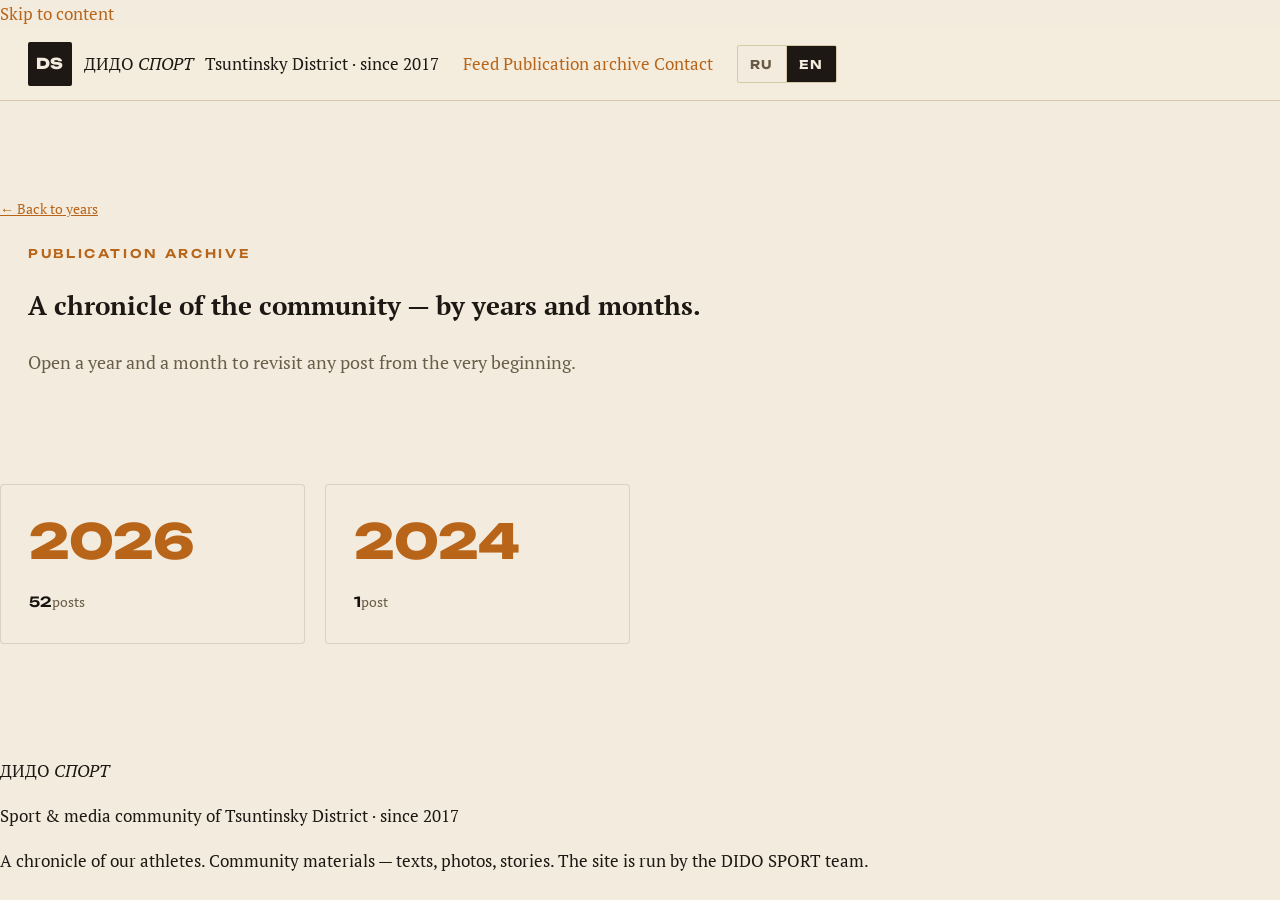
==== archive.html @ 18852779 "feat: archive page (year/month grouping), refactor post modal into shared file - archive.html + arch" ====
<!DOCTYPE html>
<html lang="ru">
<head>
<meta charset="UTF-8">
<meta name="viewport" content="width=device-width, initial-scale=1, viewport-fit=cover">
<meta name="theme-color" content="#161210">
<meta name="yandex-verification" content="3475c1c5858cd41a">
<meta name="google-site-verification" content="google871089d7b8849f46">
<meta name="description" content="Архив публикаций спортивного сообщества ДИДО СПОРТ — по годам и месяцам с 2017 года." data-i18n-attr="description">
<link rel="canonical" href="https://www.didosport05.ru/archive.html">
<link rel="alternate" hreflang="ru" href="https://www.didosport05.ru/archive.html">
<link rel="alternate" hreflang="en" href="https://www.didosport05.ru/archive.html">
<link rel="alternate" hreflang="x-default" href="https://www.didosport05.ru/archive.html">
<title>Архив публикаций · ДИДО СПОРТ</title>
<link rel="preconnect" href="https://fonts.googleapis.com">
<link rel="preconnect" href="https://fonts.gstatic.com" crossorigin>
<link rel="stylesheet" href="https://fonts.googleapis.com/css2?family=Unbounded:wght@400;600;800&family=PT+Serif:ital,wght@0,400;0,700;1,400&display=swap">
<link rel="stylesheet" href="styles.css">
<style>
  /* Archive-specific styles */
  .archive-page { padding: 96px 0 96px; min-height: 60vh; }
  .archive-crumbs {
    display: flex; gap: 8px; align-items: center;
    margin-bottom: 24px; font-size: 14px;
    color: var(--color-ink-soft, #6a5e4a);
  }
  .archive-crumbs button {
    background: none; border: 0; padding: 0;
    color: var(--color-amber, #b8651a); cursor: pointer;
    text-decoration: underline;
    font: inherit;
  }
  .archive-crumbs .crumb-sep { color: var(--color-ink-soft, #6a5e4a); opacity: 0.5; }

  .archive-grid {
    display: grid;
    grid-template-columns: repeat(auto-fill, minmax(280px, 1fr));
    gap: 20px;
    margin-top: 32px;
  }
  .archive-tile {
    display: flex; flex-direction: column;
    justify-content: space-between;
    padding: 32px 28px;
    background: var(--color-bg, #f3ecde);
    border: 1px solid rgba(22, 18, 16, 0.12);
    border-radius: 4px;
    text-decoration: none;
    color: inherit;
    cursor: pointer;
    transition: transform 160ms ease, border-color 160ms ease, box-shadow 160ms ease;
    min-height: 160px;
  }
  .archive-tile:hover {
    transform: translateY(-2px);
    border-color: var(--color-amber, #b8651a);
    box-shadow: 0 6px 24px rgba(22, 18, 16, 0.08);
  }
  .archive-tile .tile-year {
    font-family: 'Unbounded', system-ui, sans-serif;
    font-size: 48px; line-height: 1;
    font-weight: 800;
    color: var(--color-amber, #b8651a);
    letter-spacing: -0.02em;
  }
  .archive-tile .tile-meta {
    display: flex; justify-content: space-between; align-items: baseline;
    margin-top: 16px;
    font-size: 14px;
    color: var(--color-ink-soft, #6a5e4a);
  }
  .archive-tile .tile-meta strong {
    color: var(--color-ink, #161210);
    font-family: 'Unbounded', sans-serif;
    font-weight: 600;
  }

  /* Smaller month tiles */
  .archive-grid--months .archive-tile { min-height: 110px; padding: 20px 24px; }
  .archive-grid--months .tile-year { font-size: 32px; }
  .archive-grid--months .tile-sub {
    font-size: 13px;
    color: var(--color-ink-soft, #6a5e4a);
    margin-top: 4px;
  }

  /* Posts grid inside archive */
  .archive-posts {
    display: grid;
    grid-template-columns: repeat(auto-fill, minmax(280px, 1fr));
    gap: 24px;
    margin-top: 32px;
  }
  .archive-post {
    cursor: pointer;
    border: 1px solid rgba(22, 18, 16, 0.1);
    border-radius: 4px;
    overflow: hidden;
    background: var(--color-bg, #f3ecde);
    transition: transform 160ms ease, box-shadow 160ms ease;
  }
  .archive-post:hover {
    transform: translateY(-2px);
    box-shadow: 0 8px 28px rgba(22, 18, 16, 0.1);
  }
  .archive-post .post-image {
    aspect-ratio: 4/5;
    overflow: hidden;
    background: rgba(22, 18, 16, 0.06);
  }
  .archive-post .post-image img {
    width: 100%; height: 100%;
    object-fit: cover; display: block;
  }
  .archive-post .post-body {
    padding: 16px 20px 20px;
  }
  .archive-post .post-date {
    font-size: 12px;
    color: var(--color-ink-soft, #6a5e4a);
    font-family: 'Unbounded', sans-serif;
    text-transform: uppercase;
    letter-spacing: 0.05em;
    margin-bottom: 6px;
  }
  .archive-post .post-tag {
    display: inline-block;
    font-size: 11px;
    color: var(--color-amber, #b8651a);
    font-weight: 600;
    text-transform: uppercase;
    letter-spacing: 0.05em;
    margin-bottom: 8px;
  }
  .archive-post .post-caption {
    font-family: 'PT Serif', serif;
    font-size: 15px;
    line-height: 1.5;
    color: var(--color-ink, #161210);
    margin: 0;
    display: -webkit-box;
    -webkit-line-clamp: 3;
    -webkit-box-orient: vertical;
    overflow: hidden;
  }

  .archive-empty {
    text-align: center;
    padding: 64px 24px;
    color: var(--color-ink-soft, #6a5e4a);
    font-style: italic;
  }

  .archive-summary {
    font-family: 'PT Serif', serif;
    font-size: 18px;
    color: var(--color-ink-soft, #6a5e4a);
    margin-top: 16px;
    max-width: 720px;
  }
</style>
</head>
<body class="page-archive">

<a class="skip-link" href="#main" data-i18n="skip">К содержимому</a>

<header class="topbar">
  <div class="topbar__inner">
    <a class="brand" href="index.html" aria-label="ДИДО СПОРТ">
      <span class="brand__mark">DS</span>
      <span class="brand__name">ДИДО <em>СПОРТ</em></span>
      <span class="brand__sub" data-i18n="brand_sub">Цунтинский район · с 2017</span>
    </a>
    <nav class="topnav" aria-label="Главное меню">
      <a class="topnav__link" href="index.html#feed" data-i18n="nav_feed">Лента</a>
      <a class="topnav__link" href="archive.html" data-i18n="archive_kicker">Архив</a>
      <a class="topnav__link" href="index.html#contact" data-i18n="nav_contact">Связаться</a>
    </nav>
    <div class="lang-switch" role="group" aria-label="Язык">
      <button class="lang-btn is-active" type="button" data-lang="ru" aria-pressed="true">RU</button>
      <button class="lang-btn" type="button" data-lang="en" aria-pressed="false">EN</button>
    </div>
  </div>
</header>

<main id="main" class="archive-page">
  <div class="container">

    <div class="archive-crumbs" id="archiveCrumbs" hidden>
      <button type="button" id="crumbYears" data-i18n="archive_back_years">← К годам</button>
      <span class="crumb-sep" id="crumbYearSep" hidden>·</span>
      <button type="button" id="crumbMonths" hidden></button>
    </div>

    <header class="section-head">
      <p class="kicker" data-i18n="archive_kicker">Архив публикаций</p>
      <h2 class="display-h2" data-i18n="archive_h2">Летопись сообщества — по годам и месяцам.</h2>
      <p class="archive-summary" data-i18n="archive_sub">Откройте нужный год и месяц, чтобы перечитать любую публикацию с самого начала.</p>
    </header>

    <!-- View: years -->
    <section id="view-years" class="view">
      <div class="archive-grid" id="yearsGrid"></div>
    </section>

    <!-- View: months -->
    <section id="view-months" class="view" hidden>
      <div class="archive-grid archive-grid--months" id="monthsGrid"></div>
    </section>

    <!-- View: posts -->
    <section id="view-posts" class="view" hidden>
      <div class="archive-posts" id="postsGrid"></div>
      <p class="archive-empty" id="postsEmpty" hidden data-i18n="archive_empty">В этом месяце пока нет публикаций.</p>
    </section>

  </div>
</main>

<footer class="site-footer">
  <div class="container site-footer__inner">
    <div>
      <p class="footer-brand">ДИДО <em>СПОРТ</em></p>
      <p class="footer-sub" data-i18n="footer_sub">Спортивно-информационное сообщество Цунтинского района · с 2017</p>
    </div>
    <p class="footer-copy" data-i18n="footer_copy">Летопись наших атлетов. Материалы сообщества — тексты, фото, истории. Сайт ведётся командой ДИДО СПОРТ.</p>
  </div>
</footer>

<script src="i18n.js"></script>
<script src="post-modal.js"></script>
<script src="archive.js"></script>
</body>
</html>
---- styles.css ----
/* =========================================
   ДИДО СПОРТ — editorial + warm tactility
   Direction: editorial warm; accent hue 28° (amber/ochre);
   type: Unbounded (display) + PT Serif (body)
   ========================================= */

:root {
  --bg: #f3ecde;
  --surface: #ece2cd;
  --fg: #1d1814;
  --muted: #6b5b46;
  --border: #d6c8a8;
  --accent: #b8651a;
  --accent-deep: #8a4810;
  --accent-on: #fff7e8;
  --invert-bg: #161210;
  --invert-fg: #f3ecde;
  --invert-muted: #b7a98e;

  --font-display: 'Unbounded', 'PT Serif', Georgia, serif;
  --font-body: 'PT Serif', Georgia, 'Times New Roman', serif;

  --radius: 2px;
  --space-section: 96px;
}

* { box-sizing: border-box; }
html, body { margin: 0; padding: 0; }
html { -webkit-text-size-adjust: 100%; }
body {
  font-family: var(--font-body);
  font-size: 17px;
  line-height: 1.65;
  color: var(--fg);
  background: var(--bg);
  -webkit-font-smoothing: antialiased;
  text-rendering: optimizeLegibility;
}
img { display: block; max-width: 100%; height: auto; }
a { color: var(--accent); text-decoration: none; transition: color .2s ease; }
a:hover { color: var(--accent-deep); }
button { font-family: inherit; }

.skip {
  position: absolute; left: -9999px; top: 0;
  background: var(--accent); color: var(--accent-on);
  padding: 12px 18px; z-index: 100;
}
.skip:focus { left: 16px; top: 16px; }

/* =========== TOPBAR =========== */
.topbar {
  position: sticky; top: 0; z-index: 30;
  background: rgba(243,236,222,0.92);
  backdrop-filter: saturate(140%) blur(8px);
  border-bottom: 1px solid var(--border);
}
.topbar__inner {
  max-width: 1280px; margin: 0 auto;
  padding: 14px 28px;
  display: flex; align-items: center; gap: 24px;
}
.brand {
  display: inline-flex; align-items: center; gap: 12px;
  color: var(--fg); text-decoration: none;
  flex-shrink: 0;
}
.brand__mark {
  width: 44px; height: 44px;
  display: inline-flex; align-items: center; justify-content: center;
  font-family: var(--font-display);
  font-weight: 800; font-size: 15px; letter-spacing: 0.04em;
  background: var(--fg); color: var(--bg);
  border-radius: var(--radius);
}
.brand__words { display: flex; flex-direction: column; line-height: 1.1; }
.brand__line1 {
  font-family: var(--font-display);
  font-weight: 800; font-size: 14px; letter-spacing: 0.16em;
}
.brand__line2 {
  font-size: 11px; letter-spacing: 0.08em;
  color: var(--muted); text-transform: uppercase;
}
.nav {
  display: flex; gap: 22px; margin-left: auto;
  font-family: var(--font-display); font-weight: 500;
  font-size: 13px; letter-spacing: 0.06em; text-transform: uppercase;
}
.nav a { color: var(--fg); }
.nav a:hover { color: var(--accent); }

.lang-switch {
  display: inline-flex;
  border: 1px solid var(--border);
  border-radius: var(--radius);
  overflow: hidden;
  background: var(--bg);
  flex-shrink: 0;
}
.lang-btn {
  appearance: none;
  background: transparent;
  border: 0;
  padding: 9px 12px;
  font-family: var(--font-display);
  font-weight: 700;
  font-size: 12px;
  letter-spacing: 0.12em;
  color: var(--muted);
  cursor: pointer;
  transition: background .15s ease, color .15s ease;
  min-width: 44px;
  min-height: 36px;
}
.lang-btn + .lang-btn { border-left: 1px solid var(--border); }
.lang-btn:hover { color: var(--fg); }
.lang-btn.is-active { background: var(--fg); color: var(--bg); }

.cta {
  display: inline-flex; align-items: center; gap: 8px;
  padding: 11px 16px;
  background: var(--accent); color: var(--accent-on);
  font-family: var(--font-display);
  font-weight: 600; font-size: 13px; letter-spacing: 0.06em;
  text-transform: uppercase; border-radius: var(--radius);
  border: 1px solid var(--accent);
  transition: background .2s ease, transform .2s ease;
  flex-shrink: 0;
}
.cta:hover { background: var(--accent-deep); color: var(--accent-on); transform: translateY(-1px); }

/* =========== HERO =========== */
.hero {
  position: relative;
  min-height: 92vh;
  display: grid;
  grid-template-rows: 1fr auto;
  overflow: hidden;
  background: var(--invert-bg);
  color: var(--invert-fg);
  border-bottom: 1px solid var(--invert-bg);
}
.hero__media { position: absolute; inset: 0; z-index: 0; }
.hero__media img {
  width: 100%; height: 100%;
  object-fit: cover; object-position: center 30%;
  filter: contrast(1.05) saturate(0.95);
}
.hero__veil {
  position: absolute; inset: 0;
  background:
    linear-gradient(180deg, rgba(22,18,16,0.45) 0%, rgba(22,18,16,0.85) 80%, rgba(22,18,16,1) 100%),
    linear-gradient(90deg, rgba(22,18,16,0.55) 0%, rgba(22,18,16,0.05) 60%);
}
.hero__copy {
  position: relative; z-index: 2;
  align-self: end;
  max-width: 1280px;
  width: 100%;
  margin: 0 auto;
  padding: 96px 28px 48px;
}
.kicker {
  font-family: var(--font-display);
  font-weight: 600; font-size: 12px;
  letter-spacing: 0.22em; text-transform: uppercase;
  color: var(--accent);
  margin: 0 0 18px;
}
.kicker--invert { color: #e6a85a; }
.display {
  font-family: var(--font-display);
  font-weight: 800;
  font-size: clamp(48px, 9vw, 140px);
  line-height: 0.9;
  letter-spacing: -0.025em;
  margin: 0 0 24px;
  text-transform: uppercase;
}
.display em { font-style: normal; color: #e6a85a; }
.display .dot { color: var(--accent); }
.lede {
  max-width: 620px;
  font-size: clamp(17px, 1.4vw, 19px);
  line-height: 1.6;
  color: rgba(243,236,222,0.85);
  margin: 0 0 32px;
}
.lede--invert { color: rgba(243,236,222,0.78); }
.hero__cta { display: flex; flex-wrap: wrap; gap: 14px; margin-bottom: 48px; }

.btn {
  display: inline-flex; align-items: center; justify-content: center;
  padding: 14px 22px;
  font-family: var(--font-display);
  font-weight: 600; font-size: 13px;
  letter-spacing: 0.08em; text-transform: uppercase;
  border-radius: var(--radius);
  border: 1px solid currentColor;
  transition: background .2s ease, color .2s ease, transform .2s ease;
}
.btn--primary { background: var(--accent); color: var(--accent-on); border-color: var(--accent); }
.btn--primary:hover { background: var(--accent-deep); color: var(--accent-on); transform: translateY(-1px); }
.btn--ghost { color: var(--invert-fg); border-color: rgba(243,236,222,0.6); }
.btn--ghost:hover { background: rgba(243,236,222,0.1); color: var(--invert-fg); }

.hero__stats {
  display: grid;
  grid-template-columns: repeat(4, minmax(0,1fr));
  gap: 24px;
  margin: 0;
  padding-top: 28px;
  border-top: 1px solid rgba(243,236,222,0.18);
}
.hero__stats > div { display: flex; flex-direction: column; }
.hero__stats dt {
  font-family: var(--font-display);
  font-weight: 800;
  font-size: clamp(22px, 2.4vw, 32px);
  color: #e6a85a;
  letter-spacing: -0.01em;
}
.hero__stats dd {
  margin: 0;
  font-size: 13px;
  color: rgba(243,236,222,0.7);
  letter-spacing: 0.02em;
}

.hero__ticker {
  position: relative; z-index: 2;
  background: var(--accent);
  color: var(--accent-on);
  border-top: 1px solid var(--accent-deep);
  overflow: hidden;
}
.ticker__track {
  display: flex; gap: 28px;
  white-space: nowrap;
  padding: 12px 0;
  font-family: var(--font-display);
  font-weight: 700;
  font-size: 13px;
  letter-spacing: 0.18em;
  text-transform: uppercase;
  animation: ticker 28s linear infinite;
}
.ticker__btn,
.ticker__track span:not(.ticker__sep) {
  appearance: none;
  background: transparent;
  border: 0;
  padding: 4px 0;
  font: inherit;
  color: inherit;
  letter-spacing: inherit;
  text-transform: inherit;
  cursor: pointer;
  transition: color .2s ease;
}
.ticker__btn:hover,
.ticker__btn:focus-visible {
  color: var(--accent);
  outline: none;
}
.ticker__sep { opacity: 0.6; }
@keyframes ticker {
  from { transform: translateX(0); }
  to   { transform: translateX(-50%); }
}

/* =========== SECTION HEADS =========== */
.section-head {
  max-width: 1280px;
  margin: 0 auto;
  padding: 0 28px 56px;
}
.section-head__sub {
  max-width: 640px;
  font-size: 17px;
  color: var(--muted);
  margin: 16px 0 0;
}
.h2 {
  font-family: var(--font-display);
  font-weight: 800;
  font-size: clamp(32px, 4.8vw, 64px);
  line-height: 1.02;
  letter-spacing: -0.02em;
  margin: 0;
  text-transform: uppercase;
}
.h2--invert { color: var(--invert-fg); }

/* =========== ABOUT =========== */
.about {
  padding: var(--space-section) 0;
  background: var(--bg);
}
.about--compact {
  padding: 48px 0;
  border-top: 1px solid var(--border);
  background: var(--surface);
}
.about__inner {
  max-width: 1280px;
  margin: 0 auto;
  padding: 0 28px;
  display: grid;
  grid-template-columns: 220px 1fr;
  gap: 48px;
  align-items: center;
}
.about--compact .about__num { position: static; font-size: clamp(80px, 10vw, 140px); }
.about__lead { margin: 0; font-size: 18px; line-height: 1.55; max-width: 880px; color: var(--fg); }
.about__lead strong { color: var(--fg); font-weight: 700; }
@media (max-width: 720px) {
  .about__inner { grid-template-columns: 1fr; gap: 16px; }
  .about--compact .about__num { font-size: 72px; }
}

/* =========== ATHLETES =========== */
.cards {
  list-style: none; padding: 0; margin: 0 auto;
  max-width: 1280px;
  padding: 0 28px;
  display: grid;
  grid-template-columns: repeat(3, 1fr);
  gap: 32px;
}
.card {
  display: flex; flex-direction: column;
  background: var(--bg);
  border: 1px solid var(--border);
  border-radius: var(--radius);
  overflow: hidden;
  transition: transform .25s ease, border-color .25s ease;
}
.card:hover { transform: translateY(-3px); border-color: var(--accent); }
.card__media {
  aspect-ratio: 4/3;
  background: var(--invert-bg);
  overflow: hidden;
}
.card__media img {
  width: 100%; height: 100%;
  object-fit: cover;
  transition: transform .6s ease;
}
.card:hover .card__media img { transform: scale(1.04); }
.card__body { padding: 22px 22px 26px; }
.card__tag {
  font-family: var(--font-display);
  font-size: 11px; font-weight: 600;
  letter-spacing: 0.12em; text-transform: uppercase;
  color: var(--accent);
  margin: 0 0 10px;
}
.card__body h3 {
  font-family: var(--font-display);
  font-weight: 700;
  font-size: 19px;
  line-height: 1.2;
  margin: 0 0 10px;
}
.card__body p { margin: 0; font-size: 14.5px; color: var(--muted); line-height: 1.55; }

/* =========== INSTAGRAM FEED =========== */
.feed {
  padding: var(--space-section) 0;
  background: var(--bg);
  border-top: 1px solid var(--border);
}
.ig-loader {
  max-width: 1280px;
  margin: 0 auto;
  padding: 32px 28px;
  display: flex; gap: 10px; align-items: center;
  color: var(--muted);
}
.ig-loader p { margin: 0 0 0 12px; font-size: 14px; }
.ig-loader[hidden] { display: none; }
.ig-loader__dot {
  width: 8px; height: 8px; border-radius: 50%;
  background: var(--accent);
  animation: igPulse 1.2s infinite ease-in-out;
}
.ig-loader__dot:nth-child(2) { animation-delay: .15s; }
.ig-loader__dot:nth-child(3) { animation-delay: .3s; }
@keyframes igPulse {
  0%, 80%, 100% { opacity: .25; transform: scale(0.8); }
  40%           { opacity: 1;   transform: scale(1.1); }
}
.ig-grid {
  max-width: 1280px;
  margin: 0 auto;
  padding: 0 28px;
  display: grid;
  grid-template-columns: repeat(3, 1fr);
  gap: 24px;
}
.ig-card {
  display: flex; flex-direction: column;
  background: var(--bg);
  border: 1px solid var(--border);
  border-radius: var(--radius);
  overflow: hidden;
  text-decoration: none;
  color: inherit;
  transition: transform .25s ease, border-color .25s ease;
  /* <button> reset — cards stay link-styled, no native button chrome. */
  appearance: none;
  font: inherit;
  text-align: left;
  width: 100%;
  padding: 0;
  cursor: pointer;
  -webkit-tap-highlight-color: transparent;
}
.ig-card:focus-visible {
  outline: 2px solid var(--accent);
  outline-offset: 3px;
}
.ig-card:hover { transform: translateY(-3px); border-color: var(--accent); }
.ig-card__media {
  position: relative;
  aspect-ratio: 4/3;
  background: var(--invert-bg);
  overflow: hidden;
}
.ig-card__media img {
  width: 100%; height: 100%;
  object-fit: cover;
  transition: transform .6s ease;
}
.ig-card:hover .ig-card__media img { transform: scale(1.04); }
.ig-card__badge {
  position: absolute; top: 12px; left: 12px;
  background: rgba(0,0,0,0.6); color: #fff7e8;
  font-family: var(--font-display);
  font-size: 10px; letter-spacing: 0.14em;
  padding: 5px 10px;
  border-radius: 999px;
  text-transform: uppercase;
}
.ig-card__placeholder {
  width: 100%; height: 100%;
  display: flex; align-items: center; justify-content: center;
  color: var(--invert-fg);
  font-family: var(--font-display); letter-spacing: 0.14em;
  text-transform: uppercase; font-size: 12px;
}
.ig-card__body { padding: 18px 20px 22px; display: flex; flex-direction: column; gap: 8px; }
.ig-card__tag {
  margin: 0;
  font-family: var(--font-display);
  font-weight: 600;
  font-size: 11px;
  letter-spacing: 0.12em;
  text-transform: uppercase;
  color: var(--accent);
}
.ig-card__date {
  margin: 0;
  font-size: 12px;
  color: var(--muted);
}
.ig-card__caption {
  margin: 0;
  font-size: 14.5px;
  line-height: 1.5;
  color: var(--fg);
  display: -webkit-box;
  -webkit-line-clamp: 4;
  -webkit-box-orient: vertical;
  overflow: hidden;
}
.ig-card__open {
  margin-top: 6px;
  font-family: var(--font-display);
  font-weight: 600;
  font-size: 12px;
  letter-spacing: 0.1em;
  color: var(--accent);
}
.ig-card__cat {
  position: absolute;
  bottom: 10px; left: 10px;
  background: rgba(255, 247, 232, 0.92);
  color: var(--invert-bg);
  font-family: var(--font-display);
  font-size: 10px;
  font-weight: 700;
  letter-spacing: 0.12em;
  padding: 5px 10px;
  border-radius: 999px;
  text-transform: uppercase;
  max-width: calc(100% - 20px);
  white-space: nowrap;
  overflow: hidden;
  text-overflow: ellipsis;
}
.ig-card__heart {
  position: absolute;
  top: 10px; right: 10px;
  width: 32px; height: 32px;
  display: inline-flex; align-items: center; justify-content: center;
  background: rgba(255, 247, 232, 0.95);
  color: var(--accent);
  font-size: 16px;
  border-radius: 999px;
  box-shadow: 0 4px 12px rgba(0,0,0,0.15);
  pointer-events: none;
  z-index: 2;
  animation: heartPop 0.4s cubic-bezier(.34,1.56,.64,1);
}
@keyframes heartPop {
  0% { transform: scale(0); }
  60% { transform: scale(1.25); }
  100% { transform: scale(1); }
}
.feed__cta {
  display: table;
  margin: 56px auto 0;
}

/* =========== FEED FILTERS =========== */
.feed__filters {
  max-width: 1280px; margin: 0 auto 24px;
  padding: 0 28px;
  display: flex; flex-wrap: wrap;
  gap: 8px;
}
.filter-pill {
  appearance: none;
  display: inline-flex; align-items: center; gap: 8px;
  background: var(--bg);
  border: 1px solid var(--border);
  border-radius: 999px;
  padding: 8px 14px;
  font-family: var(--font-display);
  font-size: 12px; font-weight: 600;
  letter-spacing: 0.1em;
  text-transform: uppercase;
  color: var(--muted);
  cursor: pointer;
  transition: color .2s ease, background .2s ease, border-color .2s ease;
}
.filter-pill:hover { color: var(--fg); border-color: var(--fg); }
.filter-pill.is-active {
  background: var(--fg);
  color: var(--bg);
  border-color: var(--fg);
}
.filter-pill__count {
  display: inline-flex; align-items: center; justify-content: center;
  min-width: 22px; height: 18px; padding: 0 6px;
  border-radius: 999px;
  background: rgba(184, 101, 26, 0.14);
  color: var(--accent);
  font-size: 11px; font-weight: 700;
}
.filter-pill.is-active .filter-pill__count {
  background: rgba(255, 247, 232, 0.2);
  color: var(--bg);
}

.ig-empty {
  max-width: 1280px; margin: 0 auto;
  padding: 32px 28px 48px;
  text-align: center;
  color: var(--muted);
}
.ig-empty p { margin: 0 0 6px; }
.ig-empty p:first-child {
  font-family: var(--font-display);
  font-size: 18px; font-weight: 700;
  color: var(--fg);
  letter-spacing: 0.04em;
}

/* =========== SECTIONS GRID =========== */
.sections {
  padding: var(--space-section) 0;
  background: var(--surface);
  border-top: 1px solid var(--border);
}

/* =========== LATEST (top 2) =========== */
.latest {
  padding: var(--space-section) 0;
  background: var(--bg);
  border-top: 1px solid var(--border);
}
.latest__grid {
  max-width: 1280px; margin: 0 auto;
  padding: 0 28px;
  display: grid;
  grid-template-columns: 1fr 1fr;
  gap: 24px;
}
.latest-card {
  appearance: none;
  display: flex; flex-direction: column;
  background: var(--bg);
  border: 1px solid var(--border);
  border-radius: var(--radius);
  overflow: hidden;
  text-align: left;
  font: inherit;
  color: inherit;
  padding: 0;
  cursor: pointer;
  transition: transform .25s ease, border-color .25s ease, box-shadow .25s ease;
  position: relative;
}
.latest-card:hover {
  transform: translateY(-3px);
  border-color: var(--accent);
  box-shadow: 0 12px 28px -16px rgba(29, 24, 20, 0.4);
}
.latest-card:focus-visible {
  outline: 2px solid var(--accent);
  outline-offset: 3px;
}
.latest-card__media {
  position: relative;
  aspect-ratio: 16 / 10;
  background: var(--invert-bg);
  overflow: hidden;
}
.latest-card__media img {
  width: 100%; height: 100%;
  object-fit: cover;
  transition: transform .6s ease;
}
.latest-card:hover .latest-card__media img { transform: scale(1.04); }
.latest-card__badge {
  position: absolute; top: 14px; left: 14px;
  background: var(--accent);
  color: var(--accent-on);
  font-family: var(--font-display);
  font-size: 10px; font-weight: 700;
  letter-spacing: 0.14em;
  text-transform: uppercase;
  padding: 6px 12px;
  border-radius: 999px;
  box-shadow: 0 4px 12px -4px rgba(0,0,0,0.3);
}
.latest-card__body {
  padding: 22px 24px 26px;
  display: flex; flex-direction: column;
  gap: 10px;
  flex: 1;
}
.latest-card__meta {
  display: flex; align-items: center;
  gap: 10px;
  flex-wrap: wrap;
}
.latest-card__cat {
  background: rgba(184, 101, 26, 0.12);
  color: var(--accent);
  font-family: var(--font-display);
  font-size: 11px; font-weight: 700;
  letter-spacing: 0.12em;
  text-transform: uppercase;
  padding: 5px 10px;
  border-radius: 999px;
}
.latest-card__date {
  font-family: var(--font-display);
  font-size: 11px; font-weight: 600;
  letter-spacing: 0.1em;
  text-transform: uppercase;
  color: var(--muted);
}
.latest-card__title {
  margin: 0;
  font-family: var(--font-display);
  font-size: 22px; font-weight: 700;
  line-height: 1.3;
  letter-spacing: 0.005em;
  color: var(--fg);
  display: -webkit-box;
  -webkit-line-clamp: 3;
  -webkit-box-orient: vertical;
  overflow: hidden;
  flex: 1;
}
.latest-card__open {
  margin-top: 8px;
  font-family: var(--font-display);
  font-weight: 600;
  font-size: 12px;
  letter-spacing: 0.1em;
  color: var(--accent);
}
.sections__grid {
  max-width: 1280px; margin: 0 auto;
  padding: 0 28px;
  display: grid;
  grid-template-columns: repeat(3, 1fr);
  gap: 24px;
}
.section-card {
  appearance: none;
  display: flex; flex-direction: column;
  background: var(--bg);
  border: 1px solid var(--border);
  border-radius: var(--radius);
  overflow: hidden;
  text-align: left;
  font: inherit;
  color: inherit;
  padding: 0;
  cursor: pointer;
  transition: transform .25s ease, border-color .25s ease, box-shadow .25s ease;
}
.section-card:hover {
  transform: translateY(-3px);
  border-color: var(--accent);
  box-shadow: 0 12px 28px -16px rgba(29, 24, 20, 0.4);
}
.section-card:focus-visible {
  outline: 2px solid var(--accent);
  outline-offset: 3px;
}
.section-card__media {
  position: relative;
  aspect-ratio: 16 / 9;
  background: var(--invert-bg);
  overflow: hidden;
}
.section-card__media img {
  width: 100%; height: 100%;
  object-fit: cover;
  transition: transform .6s ease;
}
.section-card:hover .section-card__media img { transform: scale(1.04); }
.section-card__placeholder {
  width: 100%; height: 100%;
  display: flex; align-items: center; justify-content: center;
  color: var(--invert-fg);
  font-family: var(--font-display);
  font-size: 36px; font-weight: 800;
  letter-spacing: 0.1em;
  text-transform: uppercase;
}
.section-card__body {
  padding: 20px 22px 22px;
  display: flex; flex-direction: column;
  gap: 8px;
  flex: 1;
}
.section-card__count {
  margin: 0;
  font-family: var(--font-display);
  font-size: 11px; font-weight: 700;
  letter-spacing: 0.14em;
  text-transform: uppercase;
  color: var(--accent);
}
.section-card__title {
  margin: 0;
  font-family: var(--font-display);
  font-size: 20px; font-weight: 700;
  letter-spacing: 0.01em;
  color: var(--fg);
}
.section-card__desc {
  margin: 0;
  font-size: 14px; line-height: 1.5;
  color: var(--muted);
  flex: 1;
}
.section-card__open {
  margin-top: 8px;
  font-family: var(--font-display);
  font-weight: 600;
  font-size: 12px;
  letter-spacing: 0.1em;
  color: var(--accent);
}

/* POST MODAL */
.post-modal {
  position: fixed;
  inset: 0;
  z-index: 100;
  display: flex;
  align-items: center;
  justify-content: center;
  padding: 24px;
  background: rgba(10, 8, 6, 0.86);
  backdrop-filter: blur(8px);
  -webkit-backdrop-filter: blur(8px);
  opacity: 0;
  visibility: hidden;
  transition: opacity .25s ease, visibility .25s ease;
}
.post-modal[aria-hidden="false"] {
  opacity: 1;
  visibility: visible;
}
body.post-modal-open { overflow: hidden; }

.post-modal__panel {
  position: relative;
  width: 100%;
  max-width: 920px;
  max-height: 92vh;
  background: var(--bg);
  border: 1px solid var(--border);
  border-radius: var(--radius-lg, 16px);
  display: grid;
  grid-template-rows: minmax(0, 1fr) auto;
  overflow: hidden;
  box-shadow: 0 30px 80px rgba(0, 0, 0, 0.6);
  transform: translateY(10px) scale(0.99);
  transition: transform .25s ease;
}
.post-modal[aria-hidden="false"] .post-modal__panel {
  transform: translateY(0) scale(1);
}

.post-modal__close {
  position: absolute;
  top: 12px; right: 12px;
  z-index: 5;
  width: 40px; height: 40px;
  display: flex; align-items: center; justify-content: center;
  background: rgba(20, 18, 14, 0.7);
  color: #fff7e8;
  border: 1px solid rgba(255, 247, 232, 0.18);
  border-radius: 999px;
  cursor: pointer;
  font-size: 22px;
  line-height: 1;
  transition: background .15s ease, transform .15s ease;
}
.post-modal__close:hover { background: rgba(40, 32, 22, 0.95); transform: rotate(90deg); }
.post-modal__close:focus-visible { outline: 2px solid var(--accent); outline-offset: 2px; }

.post-modal__viewer {
  position: relative;
  background: #0a0806;
  min-height: 200px;
  max-height: 65vh;
  overflow: hidden;
}
.post-modal__track {
  display: flex;
  width: 100%;
  height: 100%;
  overflow-x: auto;
  overflow-y: hidden;
  scroll-snap-type: x mandatory;
  scroll-behavior: smooth;
  scrollbar-width: none;
  -ms-overflow-style: none;
}
.post-modal__track::-webkit-scrollbar { display: none; }
.post-modal__slide {
  flex: 0 0 100%;
  width: 100%;
  height: 100%;
  scroll-snap-align: start;
  display: flex; align-items: center; justify-content: center;
  position: relative;
}
.post-modal__slide img {
  max-width: 100%;
  max-height: 65vh;
  object-fit: contain;
  display: block;
}
.post-modal__nav {
  position: absolute;
  top: 50%;
  transform: translateY(-50%);
  width: 44px; height: 44px;
  border-radius: 999px;
  background: rgba(20, 18, 14, 0.7);
  color: #fff7e8;
  border: 1px solid rgba(255, 247, 232, 0.18);
  font-size: 18px;
  line-height: 1;
  cursor: pointer;
  display: flex; align-items: center; justify-content: center;
  transition: background .15s ease;
}
.post-modal__nav:hover { background: rgba(40, 32, 22, 0.95); }
.post-modal__nav[hidden] { display: none; }
.post-modal__nav--prev { left: 12px; }
.post-modal__nav--next { right: 12px; }
.post-modal__counter {
  position: absolute;
  bottom: 14px; right: 14px;
  background: rgba(20, 18, 14, 0.7);
  color: #fff7e8;
  font-family: var(--font-display);
  font-size: 11px;
  letter-spacing: 0.12em;
  padding: 6px 12px;
  border-radius: 999px;
  pointer-events: none;
}
.post-modal__counter[hidden] { display: none; }

.post-modal__info {
  padding: 22px 28px 26px;
  border-top: 1px solid var(--border);
  max-height: 28vh;
  overflow-y: auto;
}
.post-modal__meta {
  display: flex; flex-wrap: wrap; gap: 10px;
  align-items: center;
  margin-bottom: 12px;
}
.post-modal__tag {
  font-family: var(--font-display);
  font-size: 11px;
  letter-spacing: 0.12em;
  text-transform: uppercase;
  color: var(--accent);
  font-weight: 600;
}
.post-modal__cat {
  font-family: var(--font-display);
  font-size: 11px;
  font-weight: 700;
  letter-spacing: 0.12em;
  text-transform: uppercase;
  background: rgba(184, 101, 26, 0.12);
  color: var(--accent);
  padding: 4px 10px;
  border-radius: 999px;
}
.post-modal__date {
  font-size: 12px;
  color: var(--muted);
}
.post-modal__stats {
  display: flex; gap: 16px;
  margin-left: auto;
  font-size: 13px;
  color: var(--muted);
}
.post-modal__stats span { display: inline-flex; align-items: center; gap: 6px; }
.post-modal__reactions {
  display: flex; flex-wrap: wrap; gap: 10px;
  margin-left: auto;
  align-items: center;
}
.reaction-btn {
  display: inline-flex; align-items: center; gap: 8px;
  font: inherit;
  font-size: 13px; font-weight: 600;
  padding: 8px 14px;
  border-radius: 999px;
  border: 1px solid var(--border);
  background: var(--surface);
  color: var(--fg);
  cursor: pointer;
  text-decoration: none;
  transition: transform 0.15s ease, background 0.2s ease, border-color 0.2s ease, color 0.2s ease;
}
.reaction-btn:hover { transform: translateY(-1px); border-color: var(--accent); }
.reaction-btn:active { transform: translateY(0); }
.reaction-btn__icon { font-size: 16px; line-height: 1; }
.reaction-btn--like.is-on {
  background: var(--accent);
  border-color: var(--accent);
  color: #fff;
}
.reaction-btn--like.is-on .reaction-btn__icon { color: #fff; }
.reaction-btn--tg {
  background: #2AABEE;
  border-color: #2AABEE;
  color: #fff;
}
.reaction-btn--tg:hover { background: #229ED9; border-color: #229ED9; }
.reaction-btn--share {
  background: transparent;
  border-color: var(--border);
  color: var(--fg);
}
.post-modal__react-hint {
  flex-basis: 100%;
  margin: 6px 0 0;
  font-size: 12px;
  font-weight: 400;
  line-height: 1.45;
  color: var(--muted);
}
@media (max-width: 600px) {
  .post-modal__reactions { margin-left: 0; }
  .reaction-btn { padding: 7px 12px; font-size: 12.5px; }
  .post-modal__react-hint { font-size: 11.5px; }
}
.post-modal__caption {
  margin: 0;
  font-size: 14.5px;
  line-height: 1.6;
  color: var(--fg);
  white-space: pre-wrap;
  word-wrap: break-word;
}
.post-modal__caption a {
  color: var(--accent);
  text-decoration: none;
}
.post-modal__caption a:hover { text-decoration: underline; }
.post-modal__attribution {
  margin: 18px 0 0;
  padding-top: 14px;
  border-top: 1px solid var(--border);
  font-family: var(--font-display);
  font-size: 11px;
  font-weight: 600;
  letter-spacing: 0.12em;
  text-transform: uppercase;
  color: var(--muted);
}

@media (max-width: 720px) {
  .post-modal { padding: 0; }
  .post-modal__panel {
    max-width: 100%;
    max-height: 100vh;
    height: 100vh;
    border-radius: 0;
    border: 0;
  }
  .post-modal__viewer { max-height: 56vh; }
  .post-modal__slide img { max-height: 56vh; }
  .post-modal__info { max-height: 44vh; padding: 18px 18px 22px; }
  .post-modal__close { top: 8px; right: 8px; }
}
@media (max-width: 560px) {
  .post-modal__nav { width: 38px; height: 38px; }
  .post-modal__nav--prev { left: 8px; }
  .post-modal__nav--next { right: 8px; }
}

/* =========== HELP (donate) =========== */
.help {
  padding: var(--space-section) 0;
  background: var(--invert-bg);
  color: var(--invert-fg);
  border-top: 4px solid var(--accent);
}
.help--top {
  padding: 64px 0 var(--space-section);
  position: relative;
}
.help--top::before {
  content: '';
  position: absolute;
  top: 0; left: 0; right: 0; height: 4px;
  background: linear-gradient(90deg, var(--accent) 0%, var(--accent-deep) 100%);
}
.help__inner {
  max-width: 1280px; margin: 0 auto;
  padding: 0 28px;
  display: grid;
  grid-template-columns: 1fr 1fr;
  gap: 64px;
  align-items: start;
}
.help .kicker { color: var(--accent); }
.help .h2 { color: var(--invert-fg); margin: 0 0 20px; }
.help .lede { color: var(--invert-muted); max-width: 540px; }
.help__uses {
  list-style: none; padding: 0; margin: 28px 0 0;
  display: grid; grid-template-columns: 1fr 1fr;
  gap: 10px 24px;
  max-width: 540px;
}
.help__uses li {
  position: relative;
  padding: 10px 0 10px 22px;
  font-size: 15px;
  color: var(--invert-fg);
  border-top: 1px solid rgba(243, 236, 222, 0.18);
}
.help__uses li::before {
  content: ""; position: absolute; left: 0; top: 18px;
  width: 12px; height: 1px; background: var(--accent);
}
.help__panel {
  background: rgba(243, 236, 222, 0.04);
  border: 1px solid rgba(243, 236, 222, 0.18);
  border-radius: 4px;
  padding: 28px;
}
.help__card {
  background: var(--bg);
  color: var(--fg);
  padding: 28px;
  border-radius: 4px;
  border: 1px solid var(--border);
}
.help__pay-btn {
  display: inline-flex; align-items: center; justify-content: center;
  gap: 10px;
  width: 100%;
  padding: 18px 22px;
  background: var(--accent);
  color: var(--accent-on);
  border: 0;
  border-radius: 4px;
  font-family: var(--font-display);
  font-size: 14px; font-weight: 700;
  letter-spacing: 0.1em;
  text-transform: uppercase;
  text-decoration: none;
  cursor: pointer;
  transition: background .15s ease, transform .15s ease;
  margin-bottom: 8px;
}
.help__pay-btn:hover { background: var(--accent-deep); transform: translateY(-1px); }
.help__pay-btn svg { flex-shrink: 0; }
.help__pay-alt {
  margin: 0 0 18px;
  font-size: 12px;
  color: var(--muted);
  text-align: center;
  letter-spacing: 0.02em;
}
.help__pay-alt a {
  color: var(--accent);
  margin-left: 6px;
  border-bottom: 1px solid currentColor;
}
.help__label {
  font-family: var(--font-display);
  font-size: 11px; font-weight: 700;
  letter-spacing: 0.16em;
  text-transform: uppercase;
  color: var(--accent);
  margin: 0 0 16px;
}
.help__row {
  display: grid;
  grid-template-columns: 130px 1fr auto;
  gap: 8px 16px;
  padding: 14px 0;
  border-top: 1px solid var(--border);
  align-items: center;
}
.help__row:first-of-type { border-top: none; padding-top: 0; }
.help__key {
  font-family: var(--font-display);
  font-size: 11px; font-weight: 600;
  letter-spacing: 0.12em; text-transform: uppercase;
  color: var(--muted);
}
.help__val {
  font-family: var(--font-display);
  font-weight: 600;
  font-size: 16px;
  color: var(--fg);
  letter-spacing: 0.01em;
}
.help__val--mono {
  font-family: ui-monospace, SFMono-Regular, Menlo, Consolas, monospace;
  font-size: 18px;
  letter-spacing: 0.04em;
}
.help__copy {
  appearance: none;
  background: var(--accent);
  color: var(--accent-on);
  border: 0;
  padding: 8px 14px;
  font-family: var(--font-display);
  font-size: 11px; font-weight: 700;
  letter-spacing: 0.12em;
  text-transform: uppercase;
  border-radius: 4px;
  cursor: pointer;
  transition: background .15s ease;
  white-space: nowrap;
}
.help__copy:hover { background: var(--accent-deep); }
.help__copy.is-done { background: #2d6a3e; }
.help__hint {
  margin: 22px 0 0;
  padding: 0 4px;
  font-size: 14px;
  color: var(--invert-muted);
  line-height: 1.5;
}
.help__hint a {
  color: var(--accent);
  border-bottom: 1px solid currentColor;
}

/* =========== CONTACT =========== */
.contact {
  padding: var(--space-section) 0;
  background: var(--surface);
  border-top: 1px solid var(--border);
}
.contact__inner {
  max-width: 1280px; margin: 0 auto;
  padding: 0 28px;
  display: grid;
  grid-template-columns: 1.1fr 1fr;
  gap: 64px;
  align-items: start;
}
.contact .lede { color: var(--muted); margin-bottom: 0; }
.contact__list {
  list-style: none; padding: 0; margin: 0;
  border-top: 1px solid var(--border);
}
.contact__item {
  display: grid;
  grid-template-columns: 200px 1fr;
  gap: 24px;
  align-items: baseline;
  padding: 22px 0;
  border-bottom: 1px solid var(--border);
}
.contact__label {
  font-family: var(--font-display);
  font-weight: 600; font-size: 12px;
  letter-spacing: 0.14em; text-transform: uppercase;
  color: var(--muted);
}
.contact__value {
  font-family: var(--font-display);
  font-weight: 600;
  font-size: 18px;
  color: var(--fg);
  letter-spacing: 0.01em;
}
.contact__value:hover { color: var(--accent); }
.contact__value--plain { color: var(--fg); }

.contact__form {
  margin-top: 28px;
  padding: 24px;
  border: 1px solid var(--border);
  border-radius: 4px;
  background: var(--bg);
  display: flex; flex-direction: column;
  gap: 14px;
}
.contact__field { display: flex; flex-direction: column; gap: 6px; }
.contact__field span {
  font-family: var(--font-display);
  font-size: 11px; font-weight: 600;
  letter-spacing: 0.12em; text-transform: uppercase;
  color: var(--muted);
}
.contact__field input,
.contact__field textarea {
  font: inherit;
  width: 100%;
  padding: 12px 14px;
  border: 1px solid var(--border);
  border-radius: 4px;
  background: var(--bg);
  color: var(--fg);
  resize: vertical;
}
.contact__field input:focus,
.contact__field textarea:focus {
  outline: 2px solid var(--accent);
  outline-offset: 2px;
  border-color: var(--accent);
}
.contact__send {
  appearance: none;
  background: var(--fg);
  color: var(--bg);
  border: 0;
  padding: 14px 20px;
  font-family: var(--font-display);
  font-size: 13px; font-weight: 700;
  letter-spacing: 0.08em; text-transform: uppercase;
  border-radius: 4px;
  cursor: pointer;
  transition: background .15s ease;
  align-self: flex-start;
}
.contact__send:hover { background: var(--accent); }

@media (max-width: 960px) {
  .help__inner { grid-template-columns: 1fr; gap: 32px; }
  .help__uses { grid-template-columns: 1fr; }
  .contact__inner { grid-template-columns: 1fr; gap: 32px; }
  .contact__item { grid-template-columns: 1fr; gap: 4px; }
}
@media (max-width: 560px) {
  .help__panel { padding: 16px; }
  .help__card { padding: 18px; }
  .help__val--mono { font-size: 14px; }
  .help__row { grid-template-columns: 1fr; gap: 4px; padding: 12px 0; }
  .help__key { font-size: 10px; }
  .help__copy { justify-self: start; padding: 6px 12px; }
}

/* =========== FOOTER =========== */
.footer {
  background: var(--invert-bg);
  color: var(--invert-fg);
  padding: 48px 0 56px;
  border-top: 4px solid var(--accent);
}
.footer__inner {
  max-width: 1280px; margin: 0 auto;
  padding: 0 28px;
  display: grid;
  grid-template-columns: 1fr 1fr;
  gap: 48px;
  align-items: end;
}
.footer__brand { display: flex; gap: 14px; align-items: center; }
.footer__brand .brand__mark { background: var(--accent); color: var(--accent-on); }
.footer__title {
  font-family: var(--font-display); font-weight: 800;
  font-size: 20px; letter-spacing: 0.12em;
  margin: 0 0 4px;
  text-transform: uppercase;
}
.footer__sub {
  margin: 0; font-size: 13px; color: var(--invert-muted);
}
.footer__copy {
  margin: 0; max-width: 460px;
  font-size: 14px; color: var(--invert-muted); line-height: 1.55;
}

/* =========== RESPONSIVE =========== */
@media (max-width: 1024px) {
  .nav { gap: 16px; font-size: 12px; }
}
@media (max-width: 960px) {
  .nav { display: none; }
  .about__grid { grid-template-columns: 1fr; gap: 32px; }
  .about__num { position: static; }
  .about__list { grid-template-columns: 1fr; }
  .cards { grid-template-columns: repeat(2, 1fr); gap: 20px; }
  .tournaments__grid { grid-template-columns: 1fr; }
  .event { grid-template-columns: 1fr; gap: 8px; }
  .event:nth-child(odd) { border-right: none; padding-right: 0; }
  .event:nth-child(even) { padding-left: 0; }
  .contact__inner { grid-template-columns: 1fr; gap: 32px; }
  .contact__list li { grid-template-columns: 1fr; gap: 4px; }
  .footer__inner { grid-template-columns: 1fr; gap: 24px; }
  .hero__stats { grid-template-columns: repeat(2, 1fr); }
  .ig-grid { grid-template-columns: repeat(2, 1fr); }
  .sections__grid { grid-template-columns: repeat(2, 1fr); }
  .latest__grid { grid-template-columns: 1fr; }
}
@media (max-width: 560px) {
  .topbar__inner { padding: 12px 16px; gap: 10px; }
  .brand__words { display: none; }
  .cta span { display: none; }
  .cta { padding: 9px 12px; }
  .hero__copy { padding: 80px 18px 36px; }
  .cards { grid-template-columns: 1fr; }
  .about__list { grid-template-columns: 1fr; }
  .hero__stats { grid-template-columns: 1fr 1fr; }
  .lang-btn { padding: 7px 9px; font-size: 11px; min-width: 38px; }
  .ig-grid { grid-template-columns: 1fr; padding: 0 18px; }
  .ig-loader { padding: 24px 18px; }
  .sections__grid { grid-template-columns: 1fr; padding: 0 18px; }
  .latest__grid { grid-template-columns: 1fr; padding: 0 18px; }
  .latest-card__title { font-size: 18px; }
}

/* hide Spru Pages badge — injected by p.spru.io/badge.js via closed shadow DOM.
   We hide the host element so the closed shadow content never paints. */
#spru-pages-badge-host { display: none !important; visibility: hidden !important; pointer-events: none !important; }
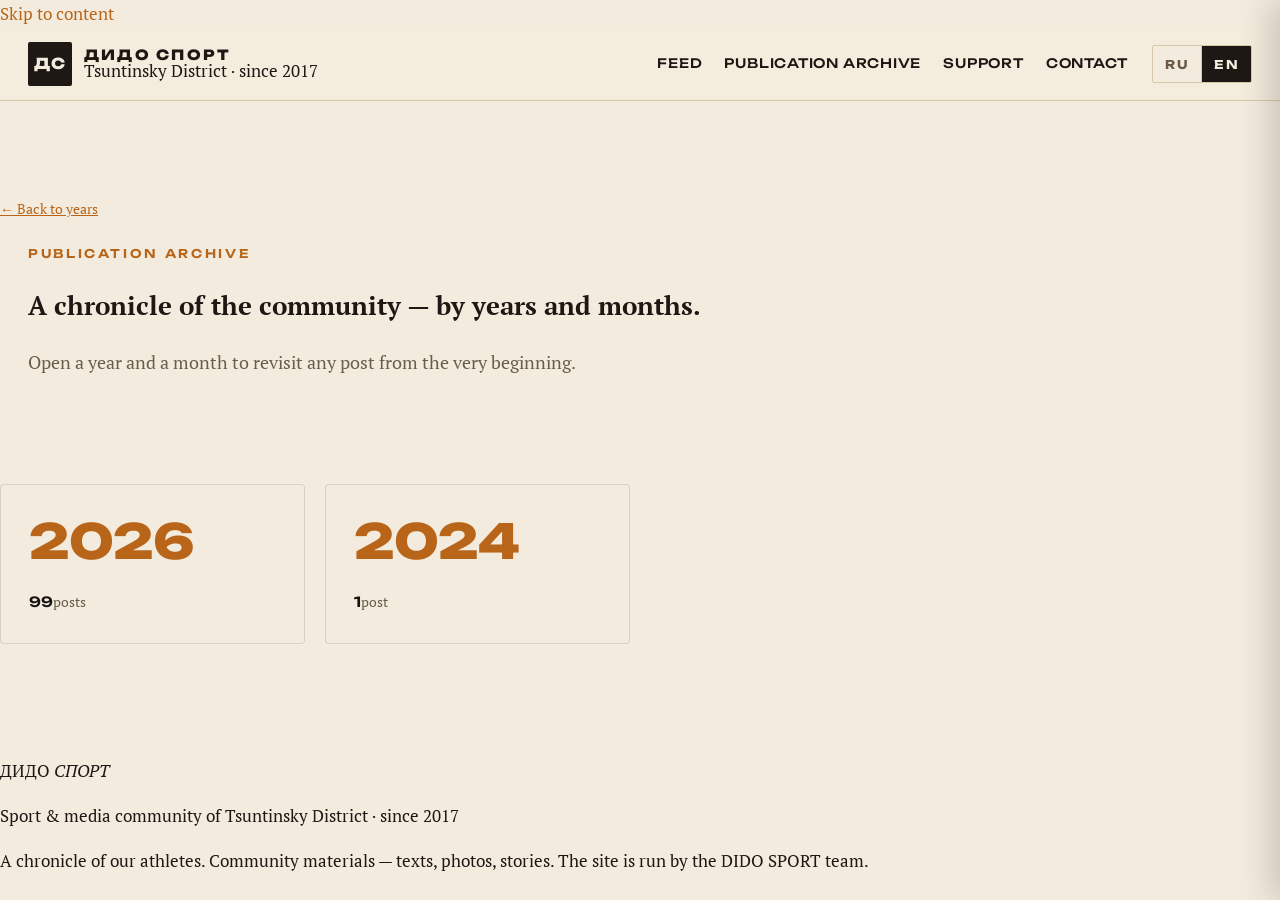
==== commit c18be23d: "feat: mobile menu (hamburger) + archive populated with 100 posts (Dec 2024 - Sep 2026)" ====
--- a/archive.html
+++ b/archive.html
@@ -166,22 +166,46 @@
 
 <header class="topbar">
   <div class="topbar__inner">
-    <a class="brand" href="index.html" aria-label="ДИДО СПОРТ">
-      <span class="brand__mark">DS</span>
-      <span class="brand__name">ДИДО <em>СПОРТ</em></span>
-      <span class="brand__sub" data-i18n="brand_sub">Цунтинский район · с 2017</span>
+    <a class="brand" href="index.html">
+      <span class="brand__mark">ДС</span>
+      <span class="brand__words">
+        <span class="brand__line1">ДИДО СПОРТ</span>
+        <span class="brand__sub" data-i18n="brand_sub">Цунтинский район · с 2017</span>
+      </span>
     </a>
-    <nav class="topnav" aria-label="Главное меню">
-      <a class="topnav__link" href="index.html#feed" data-i18n="nav_feed">Лента</a>
-      <a class="topnav__link" href="archive.html" data-i18n="archive_kicker">Архив</a>
-      <a class="topnav__link" href="index.html#contact" data-i18n="nav_contact">Связаться</a>
+    <nav class="nav" aria-label="Главная навигация" id="primary-nav">
+      <a href="index.html#feed" data-i18n="nav_feed">Лента</a>
+      <a href="archive.html" data-i18n="archive_kicker">Архив</a>
+      <a href="index.html#help" data-i18n="nav_help">Помочь</a>
+      <a href="index.html#contact" data-i18n="nav_contact">Связаться</a>
     </nav>
     <div class="lang-switch" role="group" aria-label="Язык">
       <button class="lang-btn is-active" type="button" data-lang="ru" aria-pressed="true">RU</button>
       <button class="lang-btn" type="button" data-lang="en" aria-pressed="false">EN</button>
     </div>
+    <button type="button" class="hamburger" id="hamburger" aria-label="Меню" aria-expanded="false" aria-controls="mobile-nav">
+      <span></span><span></span><span></span>
+    </button>
   </div>
 </header>
+
+<div class="mobile-nav-backdrop" id="mobile-nav-backdrop" hidden></div>
+<aside class="mobile-nav" id="mobile-nav" aria-hidden="true">
+  <div class="mobile-nav__header">
+    <span class="mobile-nav__title">Меню</span>
+    <button type="button" class="mobile-nav__close" id="mobile-nav-close" aria-label="Закрыть">×</button>
+  </div>
+  <nav class="mobile-nav__list" aria-label="Главная навигация">
+    <a href="index.html#feed" data-i18n="nav_feed">Лента</a>
+    <a href="archive.html" data-i18n="archive_kicker">Архив</a>
+    <a href="index.html#help" data-i18n="nav_help">Помочь</a>
+    <a href="index.html#contact" data-i18n="nav_contact">Связаться</a>
+  </nav>
+  <div class="mobile-nav__lang" role="group" aria-label="Язык">
+    <button type="button" class="lang-btn is-active" data-lang="ru" aria-pressed="true">RU</button>
+    <button type="button" class="lang-btn" data-lang="en" aria-pressed="false">EN</button>
+  </div>
+</aside>
 
 <main id="main" class="archive-page">
   <div class="container">
@@ -229,6 +253,7 @@
 
 <script src="i18n.js"></script>
 <script src="post-modal.js"></script>
+<script src="mobile-nav.js"></script>
 <script src="archive.js"></script>
 </body>
 </html>
--- a/styles.css
+++ b/styles.css
@@ -89,6 +89,124 @@
 }
 .nav a { color: var(--fg); }
 .nav a:hover { color: var(--accent); }
+
+/* Hamburger — visible only on small screens */
+.hamburger {
+  display: none;
+  appearance: none;
+  background: transparent;
+  border: 1px solid var(--border);
+  border-radius: var(--radius);
+  padding: 0;
+  width: 44px; height: 44px;
+  cursor: pointer;
+  flex-direction: column;
+  align-items: center;
+  justify-content: center;
+  gap: 4px;
+  margin-left: auto;
+}
+.hamburger span {
+  display: block;
+  width: 20px;
+  height: 2px;
+  background: var(--fg);
+  border-radius: 2px;
+  transition: transform .25s ease, opacity .2s ease;
+}
+.hamburger[aria-expanded="true"] span:nth-child(1) {
+  transform: translateY(6px) rotate(45deg);
+}
+.hamburger[aria-expanded="true"] span:nth-child(2) {
+  opacity: 0;
+}
+.hamburger[aria-expanded="true"] span:nth-child(3) {
+  transform: translateY(-6px) rotate(-45deg);
+}
+
+/* Off-canvas mobile menu */
+.mobile-nav-backdrop {
+  position: fixed; inset: 0;
+  background: rgba(22, 18, 16, 0.55);
+  z-index: 39;
+  opacity: 0;
+  transition: opacity .25s ease;
+}
+.mobile-nav-backdrop.is-open { opacity: 1; }
+
+.mobile-nav {
+  position: fixed;
+  top: 0; right: 0; bottom: 0;
+  width: min(320px, 88vw);
+  background: var(--bg);
+  z-index: 40;
+  display: flex;
+  flex-direction: column;
+  padding: 16px 0;
+  transform: translateX(100%);
+  transition: transform .28s ease;
+  box-shadow: -10px 0 30px rgba(22, 18, 16, 0.18);
+}
+.mobile-nav.is-open { transform: translateX(0); }
+
+.mobile-nav__header {
+  display: flex;
+  align-items: center;
+  justify-content: space-between;
+  padding: 4px 20px 16px;
+  border-bottom: 1px solid var(--border);
+}
+.mobile-nav__title {
+  font-family: var(--font-display);
+  font-weight: 800;
+  font-size: 13px;
+  letter-spacing: 0.16em;
+  text-transform: uppercase;
+}
+.mobile-nav__close {
+  appearance: none;
+  background: transparent;
+  border: 0;
+  font-size: 28px;
+  line-height: 1;
+  width: 44px; height: 44px;
+  cursor: pointer;
+  color: var(--fg);
+  border-radius: var(--radius);
+}
+.mobile-nav__list {
+  display: flex;
+  flex-direction: column;
+  padding: 8px 0;
+  flex: 1;
+  overflow-y: auto;
+}
+.mobile-nav__list a {
+  display: block;
+  padding: 14px 24px;
+  font-family: var(--font-display);
+  font-weight: 600;
+  font-size: 14px;
+  letter-spacing: 0.08em;
+  text-transform: uppercase;
+  color: var(--fg);
+  border-left: 3px solid transparent;
+}
+.mobile-nav__list a:hover,
+.mobile-nav__list a:active {
+  color: var(--accent);
+  border-left-color: var(--accent);
+  background: rgba(184, 101, 26, 0.06);
+}
+.mobile-nav__lang {
+  display: flex;
+  gap: 8px;
+  padding: 16px 20px 0;
+  border-top: 1px solid var(--border);
+}
+.mobile-nav__lang .lang-btn {
+  flex: 1;
+}
 
 .lang-switch {
   display: inline-flex;
@@ -1343,7 +1461,12 @@
   .nav { gap: 16px; font-size: 12px; }
 }
 @media (max-width: 960px) {
+  /* swap nav for hamburger */
   .nav { display: none; }
+  .lang-switch { display: none; }
+  .hamburger { display: inline-flex; }
+
+  /* compact mobile layout */
   .about__grid { grid-template-columns: 1fr; gap: 32px; }
   .about__num { position: static; }
   .about__list { grid-template-columns: 1fr; }
@@ -1360,21 +1483,52 @@
   .sections__grid { grid-template-columns: repeat(2, 1fr); }
   .latest__grid { grid-template-columns: 1fr; }
 }
+@media (max-width: 720px) {
+  .topbar__inner { padding: 10px 14px; gap: 8px; }
+  .brand__mark { width: 38px; height: 38px; font-size: 13px; }
+  .hero { min-height: 80vh; }
+  .hero__copy { padding: 64px 18px 28px; }
+  .hero h1 { font-size: 36px; }
+  .hero__stats { gap: 10px; padding: 16px; }
+  .help__inner { padding: 28px 18px; }
+  .about__inner { padding: 0 18px; }
+  .feed__inner { padding: 0 18px; }
+  .contact__inner { padding: 0 18px; }
+  .footer__inner { padding: 32px 18px; gap: 24px; }
+  .tournaments__grid { gap: 14px; }
+  .ig-grid { gap: 8px; padding: 0 18px; }
+  .ig-loader { padding: 24px 18px; }
+  .sections__grid { gap: 12px; padding: 0 18px; }
+  .latest__grid { gap: 14px; padding: 0 18px; }
+}
 @media (max-width: 560px) {
-  .topbar__inner { padding: 12px 16px; gap: 10px; }
+  .topbar__inner { padding: 10px 12px; gap: 6px; }
   .brand__words { display: none; }
   .cta span { display: none; }
   .cta { padding: 9px 12px; }
-  .hero__copy { padding: 80px 18px 36px; }
-  .cards { grid-template-columns: 1fr; }
+  .hero__copy { padding: 56px 14px 24px; }
+  .hero h1 { font-size: 30px; line-height: 1.05; }
+  .hero__lead { font-size: 14px; }
+  .hero__stats { grid-template-columns: 1fr 1fr; gap: 8px; padding: 14px; }
+  .hero__stat-num { font-size: 26px; }
+  .hero__stat-lbl { font-size: 10px; }
+  .cards { grid-template-columns: 1fr; gap: 14px; }
   .about__list { grid-template-columns: 1fr; }
-  .hero__stats { grid-template-columns: 1fr 1fr; }
-  .lang-btn { padding: 7px 9px; font-size: 11px; min-width: 38px; }
-  .ig-grid { grid-template-columns: 1fr; padding: 0 18px; }
-  .ig-loader { padding: 24px 18px; }
-  .sections__grid { grid-template-columns: 1fr; padding: 0 18px; }
-  .latest__grid { grid-template-columns: 1fr; padding: 0 18px; }
-  .latest-card__title { font-size: 18px; }
+  .ig-grid { grid-template-columns: 1fr; padding: 0 14px; gap: 10px; }
+  .ig-loader { padding: 20px 14px; }
+  .sections__grid { grid-template-columns: 1fr; padding: 0 14px; gap: 10px; }
+  .latest__grid { grid-template-columns: 1fr; padding: 0 14px; gap: 12px; }
+  .latest-card { padding: 14px; }
+  .latest-card__title { font-size: 16px; }
+  .help__inner { padding: 22px 14px; }
+  .about__inner { padding: 0 14px; }
+  .feed__inner { padding: 0 14px; }
+  .contact__inner { padding: 0 14px; }
+  .footer__inner { padding: 24px 14px; gap: 18px; }
+  .section-head { padding: 0 14px; }
+  .section-head h2 { font-size: 26px; }
+  .section-head p { font-size: 14px; }
+  .kicker { font-size: 11px; }
 }
 
 /* hide Spru Pages badge — injected by p.spru.io/badge.js via closed shadow DOM.
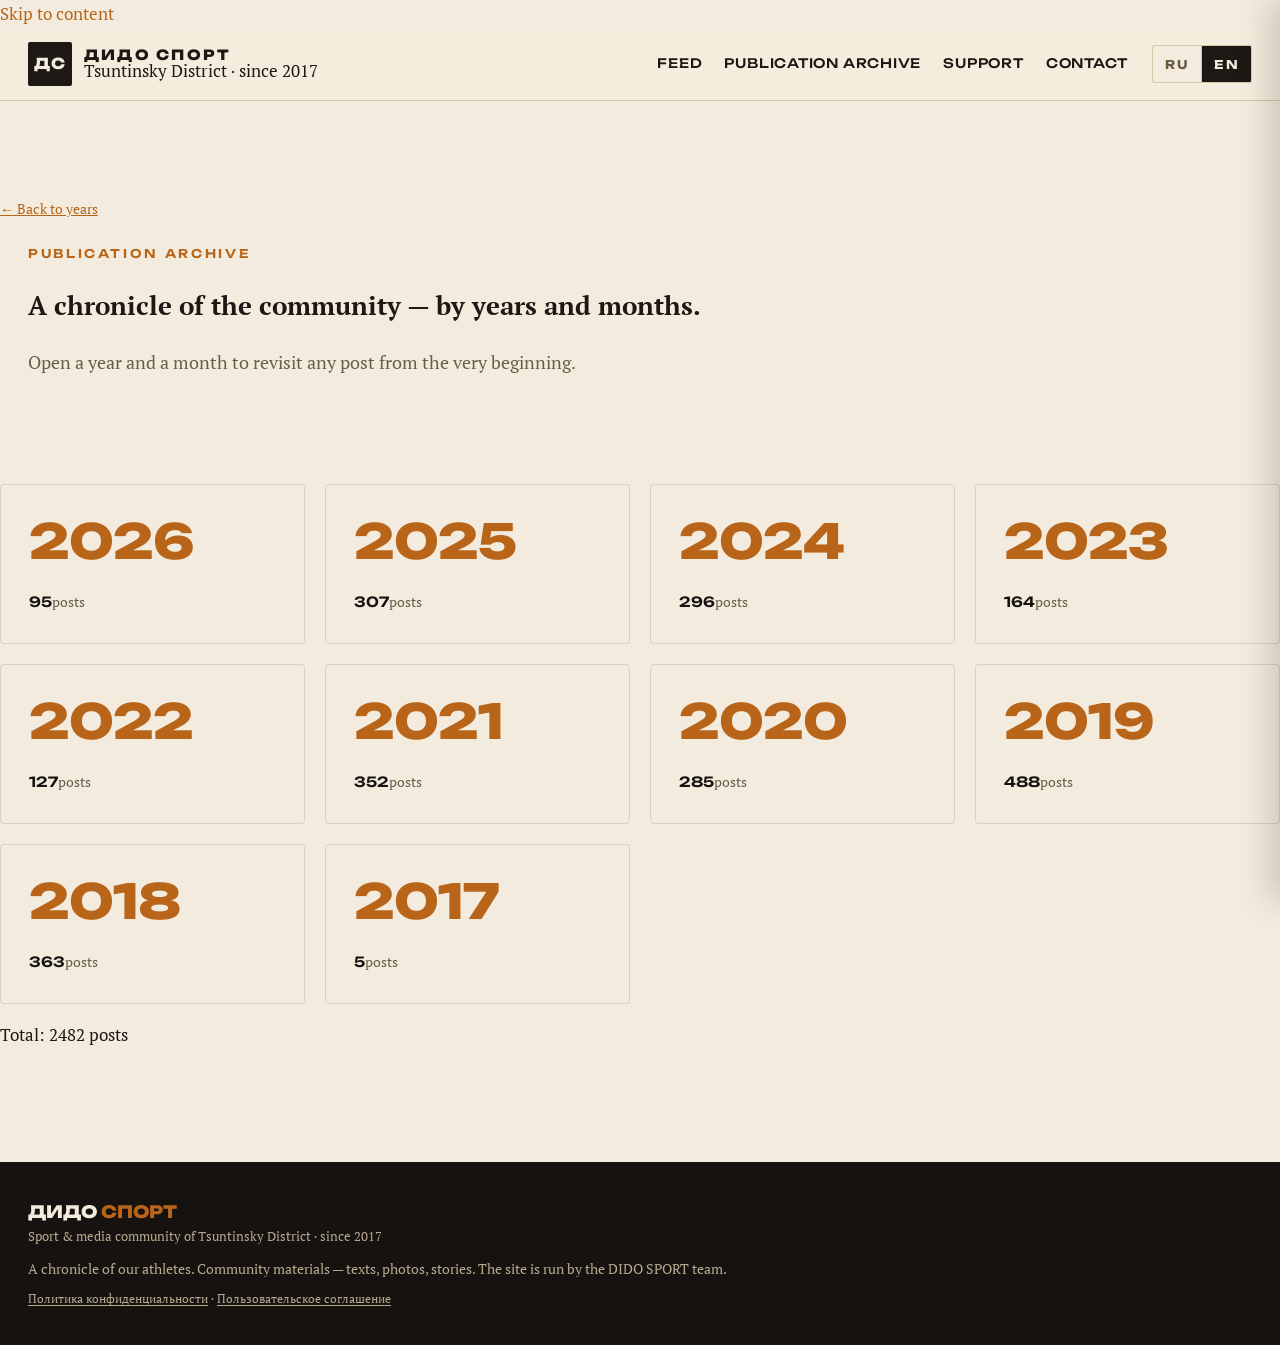
==== commit 7926cc34: "fix: archive by month via dynamic script load (each ≤30KB) - Load monthly posts via <script src='fee" ====
--- a/archive.html
+++ b/archive.html
@@ -248,12 +248,17 @@
       <p class="footer-sub" data-i18n="footer_sub">Спортивно-информационное сообщество Цунтинского района · с 2017</p>
     </div>
     <p class="footer-copy" data-i18n="footer_copy">Летопись наших атлетов. Материалы сообщества — тексты, фото, истории. Сайт ведётся командой ДИДО СПОРТ.</p>
+    <p class="footer-legal">
+      <a href="privacy.html">Политика конфиденциальности</a> ·
+      <a href="terms.html">Пользовательское соглашение</a>
+    </p>
   </div>
 </footer>
 
 <script src="i18n.js"></script>
 <script src="post-modal.js"></script>
 <script src="mobile-nav.js"></script>
+<script type="application/json" id="dido-summary">{"years":[{"y":"2026","c":95,"m":[{"k":"2026-09","c":2},{"k":"2026-08","c":3},{"k":"2026-07","c":4},{"k":"2026-06","c":3},{"k":"2026-05","c":10},{"k":"2026-04","c":10},{"k":"2026-03","c":6},{"k":"2026-02","c":26},{"k":"2026-01","c":31}]},{"y":"2025","c":307,"m":[{"k":"2025-12","c":27},{"k":"2025-11","c":17},{"k":"2025-10","c":25},{"k":"2025-09","c":15},{"k":"2025-08","c":8},{"k":"2025-07","c":5},{"k":"2025-06","c":21},{"k":"2025-05","c":33},{"k":"2025-04","c":33},{"k":"2025-03","c":8},{"k":"2025-02","c":58},{"k":"2025-01","c":57}]},{"y":"2024","c":296,"m":[{"k":"2024-12","c":55},{"k":"2024-11","c":34},{"k":"2024-10","c":43},{"k":"2024-09","c":13},{"k":"2024-08","c":6},{"k":"2024-07","c":10},{"k":"2024-06","c":1},{"k":"2024-05","c":23},{"k":"2024-04","c":17},{"k":"2024-03","c":32},{"k":"2024-02","c":36},{"k":"2024-01","c":26}]},{"y":"2023","c":164,"m":[{"k":"2023-12","c":35},{"k":"2023-11","c":19},{"k":"2023-10","c":43},{"k":"2023-09","c":11},{"k":"2023-08","c":5},{"k":"2023-07","c":20},{"k":"2023-06","c":21},{"k":"2023-05","c":7},{"k":"2023-04","c":1},{"k":"2023-01","c":2}]},{"y":"2022","c":127,"m":[{"k":"2022-12","c":2},{"k":"2022-11","c":5},{"k":"2022-10","c":5},{"k":"2022-09","c":3},{"k":"2022-08","c":8},{"k":"2022-07","c":7},{"k":"2022-06","c":10},{"k":"2022-05","c":20},{"k":"2022-03","c":6},{"k":"2022-02","c":34},{"k":"2022-01","c":27}]},{"y":"2021","c":352,"m":[{"k":"2021-12","c":43},{"k":"2021-11","c":9},{"k":"2021-10","c":20},{"k":"2021-09","c":20},{"k":"2021-08","c":16},{"k":"2021-07","c":23},{"k":"2021-06","c":40},{"k":"2021-05","c":39},{"k":"2021-04","c":45},{"k":"2021-03","c":51},{"k":"2021-02","c":32},{"k":"2021-01","c":14}]},{"y":"2020","c":285,"m":[{"k":"2020-12","c":27},{"k":"2020-11","c":26},{"k":"2020-10","c":17},{"k":"2020-09","c":24},{"k":"2020-08","c":26},{"k":"2020-07","c":20},{"k":"2020-06","c":4},{"k":"2020-05","c":2},{"k":"2020-04","c":14},{"k":"2020-03","c":36},{"k":"2020-02","c":46},{"k":"2020-01","c":43}]},{"y":"2019","c":488,"m":[{"k":"2019-12","c":67},{"k":"2019-11","c":30},{"k":"2019-10","c":35},{"k":"2019-09","c":38},{"k":"2019-08","c":19},{"k":"2019-07","c":16},{"k":"2019-06","c":38},{"k":"2019-05","c":40},{"k":"2019-04","c":55},{"k":"2019-03","c":58},{"k":"2019-02","c":56},{"k":"2019-01","c":36}]},{"y":"2018","c":363,"m":[{"k":"2018-12","c":56},{"k":"2018-11","c":64},{"k":"2018-10","c":70},{"k":"2018-09","c":35},{"k":"2018-08","c":25},{"k":"2018-07","c":24},{"k":"2018-06","c":23},{"k":"2018-05","c":33},{"k":"2018-04","c":8},{"k":"2018-03","c":10},{"k":"2018-02","c":9},{"k":"2018-01","c":6}]},{"y":"2017","c":5,"m":[{"k":"2017-12","c":5}]}]}</script>
 <script src="archive.js"></script>
 </body>
 </html>
--- a/styles.css
+++ b/styles.css
@@ -1455,6 +1455,26 @@
   margin: 0; max-width: 460px;
   font-size: 14px; color: var(--invert-muted); line-height: 1.55;
 }
+.footer__col { display: flex; flex-direction: column; gap: 14px; }
+.footer__legal {
+  margin: 0; font-size: 12px; color: var(--invert-muted);
+}
+.footer__legal a {
+  color: var(--invert-muted); text-decoration: underline;
+  text-underline-offset: 2px;
+}
+.footer__legal a:hover { color: var(--accent); }
+
+/* legal pages (privacy / terms) */
+.site-footer { background: var(--invert-bg); color: var(--invert-fg); padding: 36px 0; }
+.site-footer__inner { display: flex; flex-direction: column; gap: 10px; max-width: 1280px; margin: 0 auto; padding: 0 28px; }
+.footer-brand { font-family: var(--font-display); font-weight: 800; margin: 0; }
+.footer-brand em { color: var(--accent); font-style: normal; }
+.footer-sub { margin: 0; font-size: 13px; color: var(--invert-muted); }
+.footer-copy { margin: 0; font-size: 14px; color: var(--invert-muted); line-height: 1.55; }
+.footer-legal { margin: 0; font-size: 12px; color: var(--invert-muted); }
+.footer-legal a { color: var(--invert-muted); text-decoration: underline; text-underline-offset: 2px; }
+.footer-legal a:hover { color: var(--accent); }
 
 /* =========== RESPONSIVE =========== */
 @media (max-width: 1024px) {
@@ -1531,6 +1551,51 @@
   .kicker { font-size: 11px; }
 }
 
-/* hide Spru Pages badge — injected by p.spru.io/badge.js via closed shadow DOM.
-   We hide the host element so the closed shadow content never paints. */
-#spru-pages-badge-host { display: none !important; visibility: hidden !important; pointer-events: none !important; }
+
+/* ============================================================
+   Yandex.RTB ad slots (RSYA)
+   ============================================================ */
+.rsya-slot {
+  max-width: var(--max-w, 1180px);
+  margin: 32px auto;
+  padding: 18px 20px;
+  background: rgba(184, 101, 26, 0.04);
+  border: 1px dashed rgba(184, 101, 26, 0.25);
+  border-radius: 14px;
+  text-align: center;
+  min-height: 240px;
+  display: flex;
+  flex-direction: column;
+  align-items: center;
+  justify-content: center;
+}
+.rsya-slot__label {
+  font-family: var(--font-sans, system-ui);
+  font-size: 10px;
+  letter-spacing: 0.18em;
+  text-transform: uppercase;
+  color: rgba(20, 14, 8, 0.42);
+  margin-bottom: 8px;
+}
+.rsya-slot > div[id^="yandex_rtb_"] {
+  width: 100%;
+  max-width: 728px;
+  min-height: 200px;
+}
+@media (max-width: 720px) {
+  .rsya-slot {
+    margin: 20px 12px;
+    padding: 14px 12px;
+    min-height: 180px;
+  }
+}
+@media (max-width: 480px) {
+  .rsya-slot > div[id^="yandex_rtb_"] {
+    min-height: 160px;
+  }
+}
+
+/* Hide empty slots when Yandex returns no ad (e.g. during moderation) */
+.rsya-slot:empty {
+  display: none;
+}
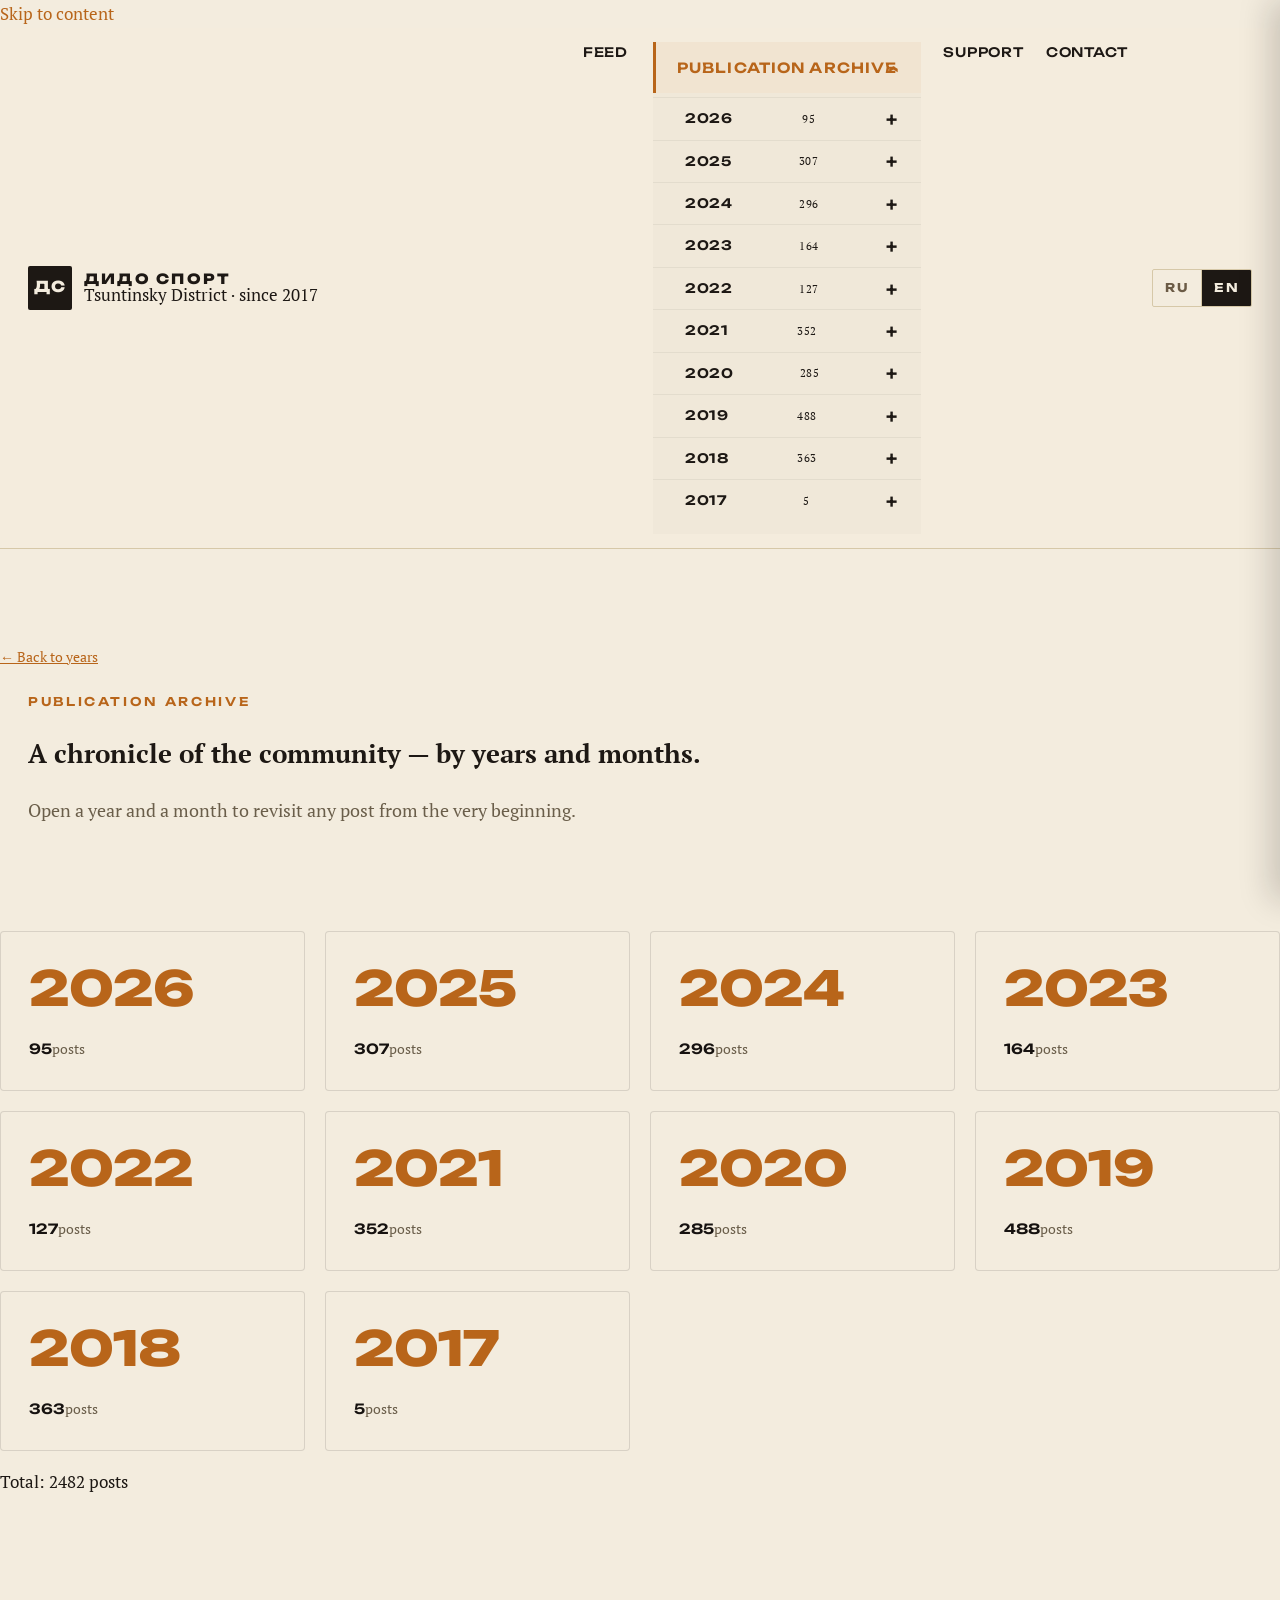
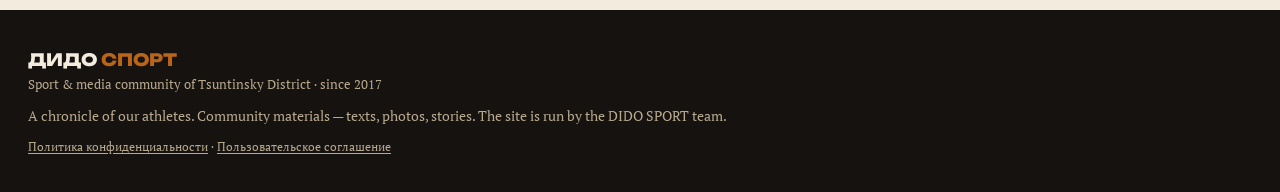
==== commit f57af23d: "feat: nested archive menu in mobile drawer - Drawer shows expandable archive tree: years → months - " ====
--- a/archive.html
+++ b/archive.html
@@ -175,7 +175,10 @@
     </a>
     <nav class="nav" aria-label="Главная навигация" id="primary-nav">
       <a href="index.html#feed" data-i18n="nav_feed">Лента</a>
-      <a href="archive.html" data-i18n="archive_kicker">Архив</a>
+      <details class="nav-archive" id="navArchive" open>
+      <summary data-i18n="archive_kicker">Архив</summary>
+      <div class="nav-archive__years" id="navArchiveYears"></div>
+    </details>
       <a href="index.html#help" data-i18n="nav_help">Помочь</a>
       <a href="index.html#contact" data-i18n="nav_contact">Связаться</a>
     </nav>
@@ -197,7 +200,10 @@
   </div>
   <nav class="mobile-nav__list" aria-label="Главная навигация">
     <a href="index.html#feed" data-i18n="nav_feed">Лента</a>
-    <a href="archive.html" data-i18n="archive_kicker">Архив</a>
+    <details class="nav-archive" id="navArchive" open>
+      <summary data-i18n="archive_kicker">Архив</summary>
+      <div class="nav-archive__years" id="navArchiveYears"></div>
+    </details>
     <a href="index.html#help" data-i18n="nav_help">Помочь</a>
     <a href="index.html#contact" data-i18n="nav_contact">Связаться</a>
   </nav>
@@ -258,6 +264,7 @@
 <script src="i18n.js"></script>
 <script src="post-modal.js"></script>
 <script src="mobile-nav.js"></script>
+<script src="nav-archive.js"></script>
 <script type="application/json" id="dido-summary">{"years":[{"y":"2026","c":95,"m":[{"k":"2026-09","c":2},{"k":"2026-08","c":3},{"k":"2026-07","c":4},{"k":"2026-06","c":3},{"k":"2026-05","c":10},{"k":"2026-04","c":10},{"k":"2026-03","c":6},{"k":"2026-02","c":26},{"k":"2026-01","c":31}]},{"y":"2025","c":307,"m":[{"k":"2025-12","c":27},{"k":"2025-11","c":17},{"k":"2025-10","c":25},{"k":"2025-09","c":15},{"k":"2025-08","c":8},{"k":"2025-07","c":5},{"k":"2025-06","c":21},{"k":"2025-05","c":33},{"k":"2025-04","c":33},{"k":"2025-03","c":8},{"k":"2025-02","c":58},{"k":"2025-01","c":57}]},{"y":"2024","c":296,"m":[{"k":"2024-12","c":55},{"k":"2024-11","c":34},{"k":"2024-10","c":43},{"k":"2024-09","c":13},{"k":"2024-08","c":6},{"k":"2024-07","c":10},{"k":"2024-06","c":1},{"k":"2024-05","c":23},{"k":"2024-04","c":17},{"k":"2024-03","c":32},{"k":"2024-02","c":36},{"k":"2024-01","c":26}]},{"y":"2023","c":164,"m":[{"k":"2023-12","c":35},{"k":"2023-11","c":19},{"k":"2023-10","c":43},{"k":"2023-09","c":11},{"k":"2023-08","c":5},{"k":"2023-07","c":20},{"k":"2023-06","c":21},{"k":"2023-05","c":7},{"k":"2023-04","c":1},{"k":"2023-01","c":2}]},{"y":"2022","c":127,"m":[{"k":"2022-12","c":2},{"k":"2022-11","c":5},{"k":"2022-10","c":5},{"k":"2022-09","c":3},{"k":"2022-08","c":8},{"k":"2022-07","c":7},{"k":"2022-06","c":10},{"k":"2022-05","c":20},{"k":"2022-03","c":6},{"k":"2022-02","c":34},{"k":"2022-01","c":27}]},{"y":"2021","c":352,"m":[{"k":"2021-12","c":43},{"k":"2021-11","c":9},{"k":"2021-10","c":20},{"k":"2021-09","c":20},{"k":"2021-08","c":16},{"k":"2021-07","c":23},{"k":"2021-06","c":40},{"k":"2021-05","c":39},{"k":"2021-04","c":45},{"k":"2021-03","c":51},{"k":"2021-02","c":32},{"k":"2021-01","c":14}]},{"y":"2020","c":285,"m":[{"k":"2020-12","c":27},{"k":"2020-11","c":26},{"k":"2020-10","c":17},{"k":"2020-09","c":24},{"k":"2020-08","c":26},{"k":"2020-07","c":20},{"k":"2020-06","c":4},{"k":"2020-05","c":2},{"k":"2020-04","c":14},{"k":"2020-03","c":36},{"k":"2020-02","c":46},{"k":"2020-01","c":43}]},{"y":"2019","c":488,"m":[{"k":"2019-12","c":67},{"k":"2019-11","c":30},{"k":"2019-10","c":35},{"k":"2019-09","c":38},{"k":"2019-08","c":19},{"k":"2019-07","c":16},{"k":"2019-06","c":38},{"k":"2019-05","c":40},{"k":"2019-04","c":55},{"k":"2019-03","c":58},{"k":"2019-02","c":56},{"k":"2019-01","c":36}]},{"y":"2018","c":363,"m":[{"k":"2018-12","c":56},{"k":"2018-11","c":64},{"k":"2018-10","c":70},{"k":"2018-09","c":35},{"k":"2018-08","c":25},{"k":"2018-07","c":24},{"k":"2018-06","c":23},{"k":"2018-05","c":33},{"k":"2018-04","c":8},{"k":"2018-03","c":10},{"k":"2018-02","c":9},{"k":"2018-01","c":6}]},{"y":"2017","c":5,"m":[{"k":"2017-12","c":5}]}]}</script>
 <script src="archive.js"></script>
 </body>
--- a/styles.css
+++ b/styles.css
@@ -1599,3 +1599,115 @@
 .rsya-slot:empty {
   display: none;
 }
+
+/* Nested archive menu inside mobile drawer */
+.nav-archive {
+  border-left: 3px solid transparent;
+}
+.nav-archive > summary {
+  display: block;
+  padding: 14px 24px;
+  font-family: var(--font-display);
+  font-weight: 600;
+  font-size: 14px;
+  letter-spacing: 0.08em;
+  text-transform: uppercase;
+  color: var(--fg);
+  cursor: pointer;
+  list-style: none;
+  position: relative;
+  transition: color 160ms ease, background 160ms ease;
+}
+.nav-archive > summary::-webkit-details-marker { display: none; }
+.nav-archive > summary::after {
+  content: '›';
+  position: absolute;
+  right: 24px;
+  top: 50%;
+  transform: translateY(-50%) rotate(90deg);
+  font-size: 18px;
+  color: var(--fg-soft);
+  transition: transform 200ms ease;
+}
+.nav-archive[open] > summary {
+  color: var(--accent);
+  background: rgba(184, 101, 26, 0.06);
+  border-left: 3px solid var(--accent);
+  padding-left: 21px;
+}
+.nav-archive[open] > summary::after {
+  transform: translateY(-50%) rotate(-90deg);
+}
+.nav-archive__years {
+  padding: 4px 0 12px;
+  max-height: 60vh;
+  overflow-y: auto;
+  background: rgba(0, 0, 0, 0.02);
+}
+.nav-archive__year {
+  border-top: 1px solid rgba(22, 18, 16, 0.06);
+}
+.nav-archive__year > summary {
+  display: flex;
+  justify-content: space-between;
+  align-items: center;
+  padding: 10px 24px 10px 32px;
+  font-family: var(--font-display);
+  font-weight: 600;
+  font-size: 13px;
+  letter-spacing: 0.04em;
+  color: var(--fg);
+  cursor: pointer;
+  list-style: none;
+}
+.nav-archive__year > summary::-webkit-details-marker { display: none; }
+.nav-archive__year > summary::after {
+  content: '+';
+  color: var(--fg-soft);
+  font-size: 18px;
+  line-height: 1;
+}
+.nav-archive__year[open] > summary::after { content: '−'; }
+.nav-archive__year > summary .count {
+  font-size: 11px;
+  font-weight: 500;
+  color: var(--fg-soft);
+  font-family: var(--font-body);
+}
+.nav-archive__months {
+  padding: 4px 0 8px;
+}
+.nav-archive__months a {
+  display: flex;
+  justify-content: space-between;
+  align-items: center;
+  padding: 8px 24px 8px 48px;
+  font-size: 13px;
+  color: var(--fg-soft);
+  text-decoration: none;
+  border-left: 2px solid transparent;
+  transition: color 160ms ease, border-color 160ms ease, background 160ms ease;
+}
+.nav-archive__months a:hover,
+.nav-archive__months a:active {
+  color: var(--accent);
+  border-left-color: var(--accent);
+  background: rgba(184, 101, 26, 0.05);
+}
+.nav-archive__months a .mname { font-family: var(--font-display); letter-spacing: 0.02em; }
+.nav-archive__months a .mcount { font-size: 11px; opacity: 0.7; }
+
+/* Day grouping inside archive posts */
+.archive-day {
+  grid-column: 1 / -1;
+  font-family: var(--font-display);
+  font-weight: 600;
+  font-size: 13px;
+  letter-spacing: 0.08em;
+  text-transform: uppercase;
+  color: var(--accent);
+  margin-top: 24px;
+  padding-bottom: 8px;
+  border-bottom: 1px solid rgba(184, 101, 26, 0.2);
+}
+.archive-day:first-child { margin-top: 0; }
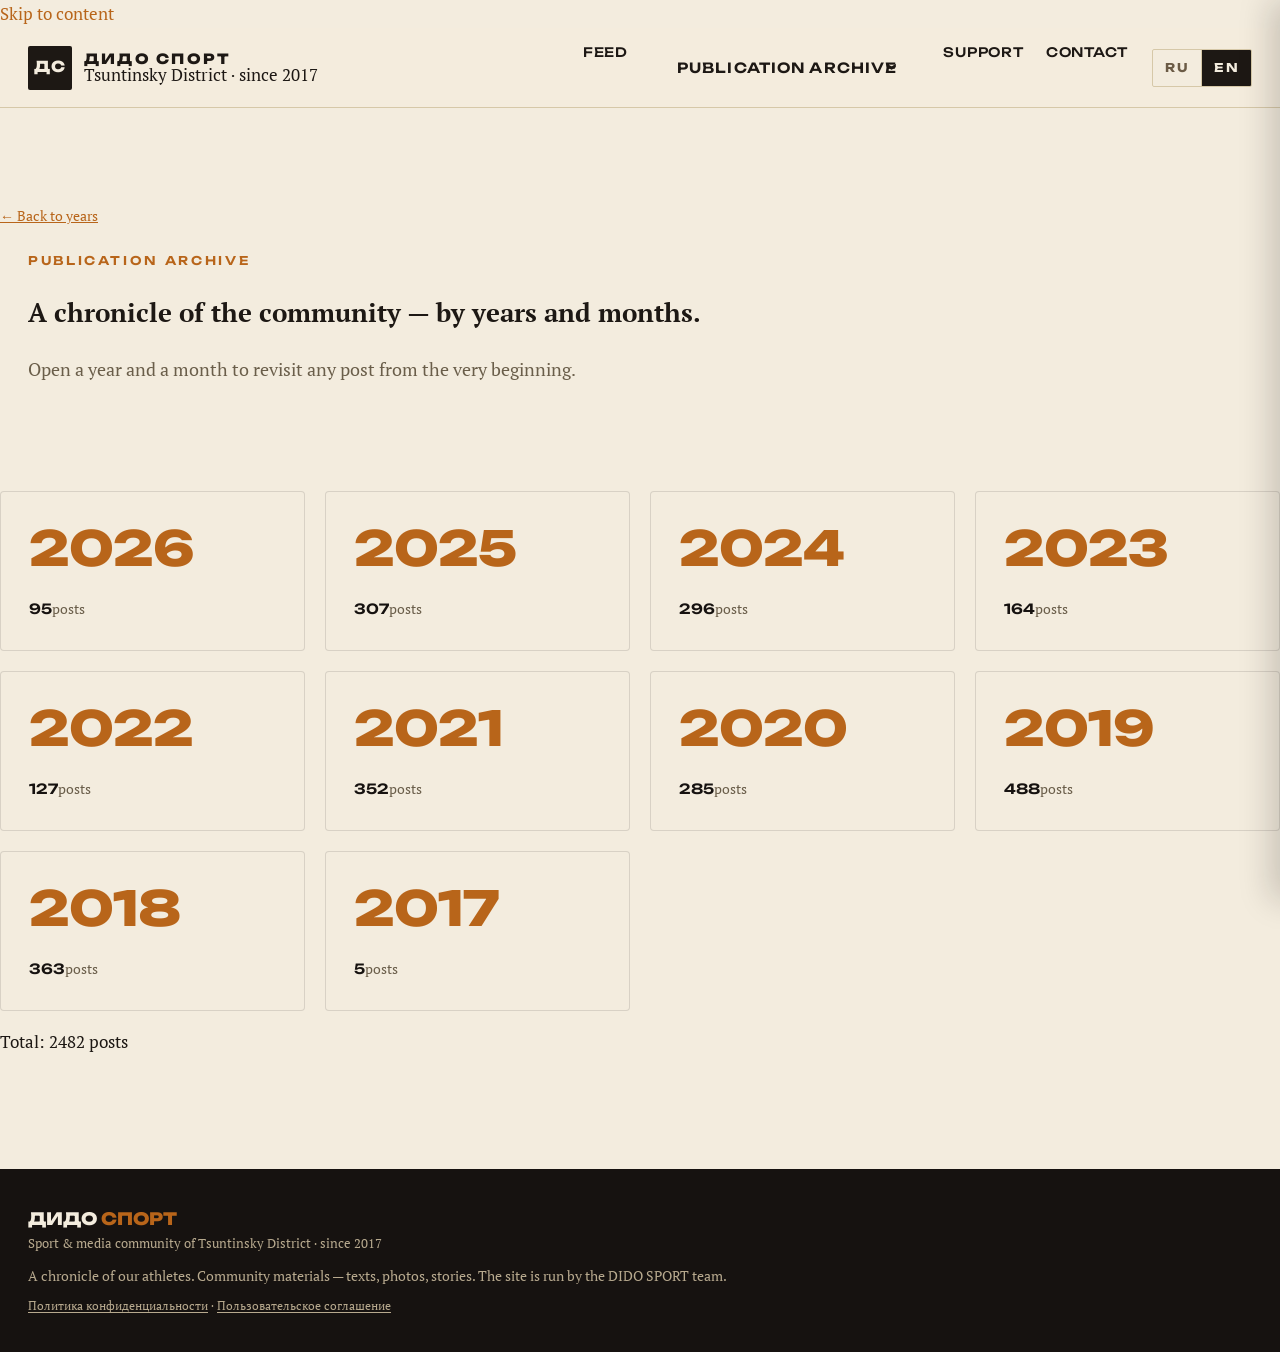
==== commit 240ec0bd: "fix: archive image paths (posts/reels subfolder) + drawer on archive.html - feed-YYYY-MM.js paths no" ====
--- a/archive.html
+++ b/archive.html
@@ -175,10 +175,10 @@
     </a>
     <nav class="nav" aria-label="Главная навигация" id="primary-nav">
       <a href="index.html#feed" data-i18n="nav_feed">Лента</a>
-      <details class="nav-archive" id="navArchive" open>
-      <summary data-i18n="archive_kicker">Архив</summary>
-      <div class="nav-archive__years" id="navArchiveYears"></div>
-    </details>
+      <details class="nav-archive nav-archive--desktop" id="navArchiveDesktop">
+        <summary data-i18n="archive_kicker">Архив</summary>
+        <div class="nav-archive__years"></div>
+      </details>
       <a href="index.html#help" data-i18n="nav_help">Помочь</a>
       <a href="index.html#contact" data-i18n="nav_contact">Связаться</a>
     </nav>
@@ -200,9 +200,9 @@
   </div>
   <nav class="mobile-nav__list" aria-label="Главная навигация">
     <a href="index.html#feed" data-i18n="nav_feed">Лента</a>
-    <details class="nav-archive" id="navArchive" open>
+    <details class="nav-archive nav-archive--mobile" id="navArchiveMobile">
       <summary data-i18n="archive_kicker">Архив</summary>
-      <div class="nav-archive__years" id="navArchiveYears"></div>
+      <div class="nav-archive__years"></div>
     </details>
     <a href="index.html#help" data-i18n="nav_help">Помочь</a>
     <a href="index.html#contact" data-i18n="nav_contact">Связаться</a>
